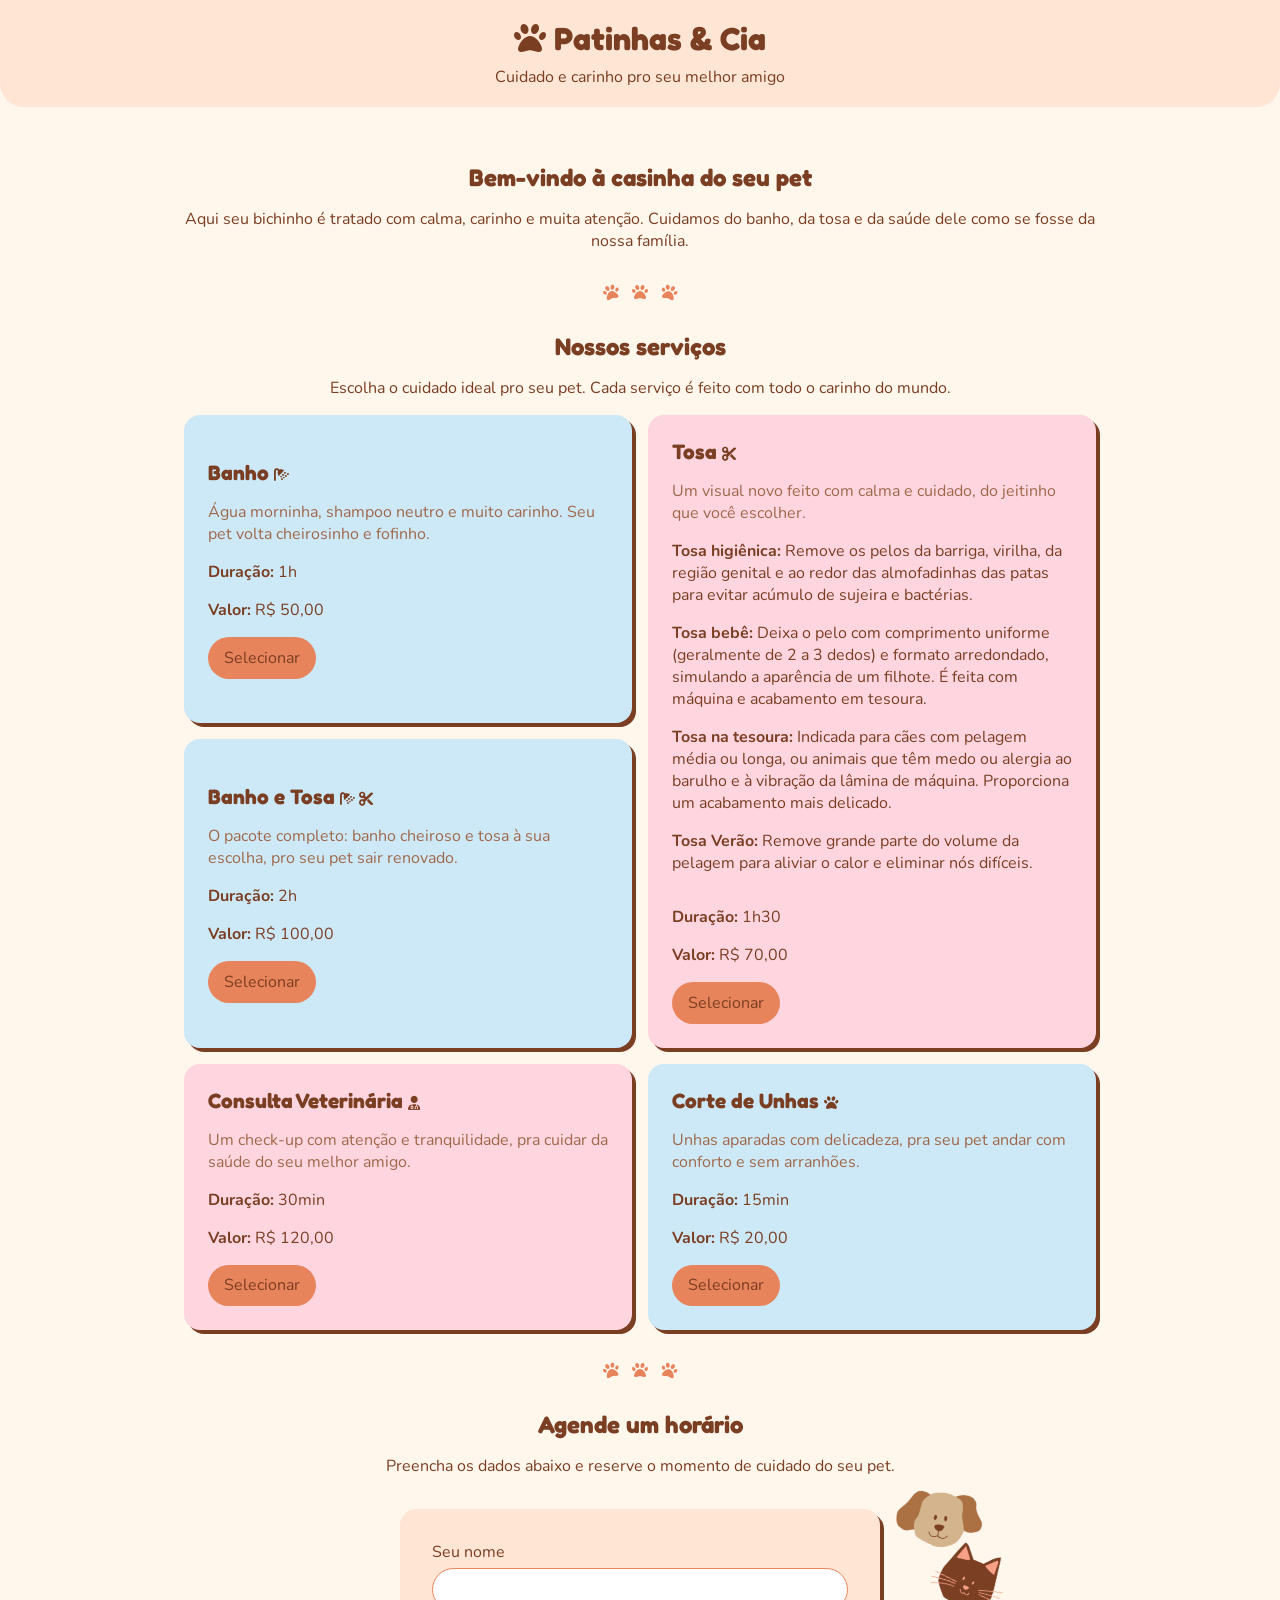
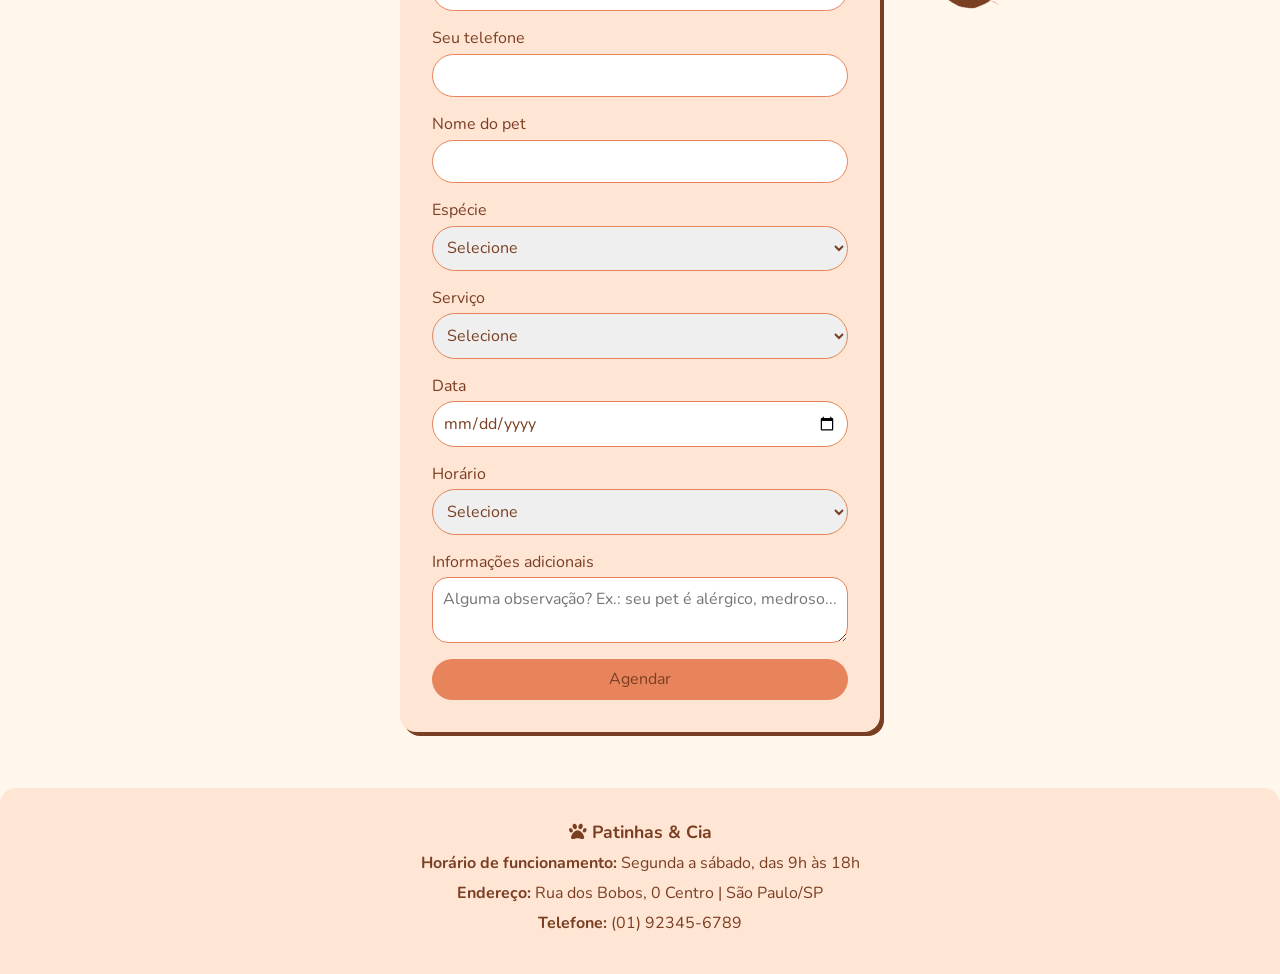
==== index.html @ 2467c565 "Move a busca de agendamentos pra um arquivo compartilhado - Cria comum.js com buscarAgendamentosDoDi" ====
<!DOCTYPE html>
<html lang="pt-BR">
<head>
    <meta charset="UTF-8">
    <meta name="viewport" content="width=device-width, initial-scale=1.0">
    
    <title>Patinhas &amp; Cia</title>

    <link rel="preconnect" href="https://fonts.googleapis.com">
    <link rel="preconnect" href="https://fonts.gstatic.com" crossorigin>
    <link href="https://fonts.googleapis.com/css2?family=Fredoka:wght@500;600&family=Nunito:wght@400;600;700&display=swap" rel="stylesheet">
    
    <link rel="stylesheet" href="https://cdnjs.cloudflare.com/ajax/libs/font-awesome/6.5.0/css/all.min.css">
    <link rel="stylesheet" href="styles/style.css">
</head>
<body>
    <header>
        <h1><i class="fa-solid fa-paw"></i> Patinhas &amp; Cia</h1>
        <p>Cuidado e carinho pro seu melhor amigo</p>
    </header>

    <main>
        <section id="introducao">
            <h2>Bem-vindo à casinha do seu pet</h2>
            <p>Aqui seu bichinho é tratado com calma, carinho e muita atenção. Cuidamos do banho, da tosa e da saúde dele como se fosse da nossa família.</p>
        </section>

        <div class="divisoria" aria-hidden="true">
            <i class="fa-solid fa-paw"></i>
            <i class="fa-solid fa-paw"></i>
            <i class="fa-solid fa-paw"></i>
        </div>

        <section id="servicos">
            <div id="servicos-intro">
                <h2>Nossos serviços</h2>
                <p>Escolha o cuidado ideal pro seu pet. Cada serviço é feito com todo o carinho do mundo.</p>
            </div>

            <div id="servicos-cards">
                <article id="banho-info">
                    <h3>Banho <i class="fa-solid fa-shower"></i></h3>
                    <p>Água morninha, shampoo neutro e muito carinho. Seu pet volta cheirosinho e fofinho.</p>
                    <span><strong>Duração:</strong> 1h</span>
                    <span><strong>Valor:</strong> R$ 50,00</span>
                    <button type="button" data-servico="banho">Selecionar</button>
                </article>

                <article id="tosa-info">
                    <h3>Tosa <i class="fa-solid fa-scissors"></i></h3>
                    <p>Um visual novo feito com calma e cuidado, do jeitinho que você escolher.</p>
                    <ul>
                        <li><span>Tosa higiênica:</span> Remove os pelos da barriga, virilha, da região genital e ao redor das almofadinhas das patas para evitar acúmulo de sujeira e bactérias.</li>
                        <li><span>Tosa bebê:</span> Deixa o pelo com comprimento uniforme (geralmente de 2 a 3 dedos) e formato arredondado, simulando a aparência de um filhote. É feita com máquina e acabamento em tesoura.</li>
                        <li><span>Tosa na tesoura:</span> Indicada para cães com pelagem média ou longa, ou animais que têm medo ou alergia ao barulho e à vibração da lâmina de máquina. Proporciona um acabamento mais delicado.</li>
                        <li><span>Tosa Verão:</span> Remove grande parte do volume da pelagem para aliviar o calor e eliminar nós difíceis.</li>
                    </ul>
                    <span><strong>Duração:</strong> 1h30</span>
                    <span><strong>Valor:</strong> R$ 70,00</span>
                    <button type="button" data-servico="tosa">Selecionar</button>
                </article>

                <article id="banho-e-tosa-info">
                    <h3>Banho e Tosa <i class="fa-solid fa-shower"></i>  <i class="fa-solid fa-scissors"></i></h3>
                    <p>O pacote completo: banho cheiroso e tosa à sua escolha, pro seu pet sair renovado.</p>
                    <span><strong>Duração:</strong> 2h</span>
                    <span><strong>Valor:</strong> R$ 100,00</span>
                    <button type="button" data-servico="banho-e-tosa">Selecionar</button>
                </article>

                <article id="consulta-info">
                    <h3>Consulta Veterinária <i class="fa-solid fa-user-doctor"></i></h3>
                    <p>Um check-up com atenção e tranquilidade, pra cuidar da saúde do seu melhor amigo.</p>
                    <span><strong>Duração:</strong> 30min</span>
                    <span><strong>Valor:</strong> R$ 120,00</span>
                    <button type="button" data-servico="consulta-veterinaria">Selecionar</button>
                </article>

                <article id="corte-unhas-info">
                    <h3>Corte de Unhas <i class="fa-solid fa-paw"></i></h3>
                    <p>Unhas aparadas com delicadeza, pra seu pet andar com conforto e sem arranhões.</p>
                    <span><strong>Duração:</strong> 15min</span>
                    <span><strong>Valor:</strong> R$ 20,00</span>
                    <button type="button" data-servico="corte-de-unhas">Selecionar</button>
                </article>
            </div>
        </section>

        <div class="divisoria" aria-hidden="true">
            <i class="fa-solid fa-paw"></i>
            <i class="fa-solid fa-paw"></i>
            <i class="fa-solid fa-paw"></i>
        </div>

        <section id="agendamento">
            <h2>Agende um horário</h2>
            <p>Preencha os dados abaixo e reserve o momento de cuidado do seu pet.</p>
            <img src="assets/gato-cachorro-sticker.png" alt="" class="sticker-cachorro-gato">
            
            <form action="" id="form-agendamento" class="formulario">
                <div class="campo">
                    <label for="nome">Seu nome</label>
                    <input type="text" id="nome" name="nome" required>
                </div>

                <div class="campo">
                    <label for="telefone">Seu telefone</label>
                    <input type="tel" id="telefone" name="telefone" required>
                </div>

                <div class="campo">
                    <label for="pet-nome">Nome do pet</label>
                    <input type="text" id="pet-nome" name="pet-nome" required>
                </div>

                <div class="campo">
                    <label for="especie">Espécie</label>
                    <select name="especie" id="especie" required>
                        <option value="">Selecione</option>
                        <option value="cachorro">Cachorro</option>
                        <option value="gato">Gato</option>
                        <option value="outro">Outro</option>
                    </select>
                </div>

                <div class="campo">
                    <label for="servico">Serviço</label>
                    <select name="servico" id="servico" required>
                        <option value="">Selecione</option>
                    </select>
                </div>

                <div id="opcoes-tosa" class="campo" hidden>
                    <label for="tipo-tosa">Tipo de tosa</label>
                    <select name="tipo-tosa" id="tipo-tosa">
                        <option value="">Selecione</option>
                    </select>
                </div>

                <div class="campo">
                    <label for="data">Data</label>
                    <input type="date" id="data" name="data" required>
                </div>

                <div class="campo">
                    <label for="horario">Horário</label>
                    <select name="horario" id="horario" required>
                        <option value="">Selecione</option>
                    </select>
                </div>

                <div class="campo">
                    <label for="informacao-adicional">Informações adicionais</label>
                    <textarea name="informacao-adicional" id="informacao-adicional" placeholder="Alguma observação? Ex.: seu pet é alérgico, medroso..."></textarea>
                </div>

                <button type="submit" class="botao">Agendar</button>
            </form>

            <div id="mensagem-confirmacao" role="status"></div>
        </section>
    </main>

    <footer>
        <strong><i class="fa-solid fa-paw"></i> Patinhas &amp; Cia</strong>

        <ul>
            <li><span>Horário de funcionamento:</span> Segunda a sábado, das 9h às 18h</li>
            <li><span>Endereço:</span> Rua dos Bobos, 0 Centro | São Paulo/SP</li>
            <li><span>Telefone:</span> (01) 92345-6789</li>
        </ul>
    </footer>

    <script src="scripts/comum.js"></script>
    <script src="scripts/servicos.js"></script>
    <script src="scripts/agendamento.js"></script>
</body>
</html>
---- styles/style.css ----
:root {
    --cor-fundo: #FFF6EC;
    --cor-cards: #FFE5D4;
    --cor-destaque: #E8845C;
    --cor-destaque-azul: #CDE8F7;
    --cor-destaque-rosa: #FFD6E0;
    --cor-texto: #7A3E22;
    --cor-texto-secundario: #A0684A;

    --fonte-titulo: 'Fredoka', sans-serif;
    --fonte-corpo: 'Nunito', sans-serif;
}

* {
    margin: 0;
    padding: 0;
    box-sizing: border-box;
}

body {
    font-family: var(--fonte-corpo);
    color: var(--cor-texto);
    background-color: var(--cor-fundo);
}

h1, h2, h3 {
    font-family: var(--fonte-titulo);
}

header {
    padding: 1.2rem;
    text-align: center;
    border-radius: 0 0 1.5rem 1.5rem; 
    background-color: var(--cor-cards);
}

header p {
    margin-top: 0.5rem;
}

main {
    max-width: 60rem;
    margin: 0 auto;
    padding: 1.5rem;
}

.divisoria {
    display: flex;
    gap: 0.8rem;
    align-items: center;
    justify-content: center;
    color: var(--cor-destaque);
}

@keyframes pular {
    0%, 100% {
        translate: 0 0;
    }

    50% {
        translate: 0 -0.4rem;
    }
}

.divisoria i {
    animation: pular 1.5s ease-in-out infinite;
}

.divisoria i:nth-child(1) {
    transform: rotate(-15deg);
}

.divisoria i:nth-child(2) {
    animation-delay: 0.2s;
}

.divisoria i:nth-child(3) {
    transform: rotate(15deg);
}

section {
    margin-top: 2rem;
    margin-bottom: 2rem;
}

#introducao,
#servicos,
#agendamento {
    text-align: center;
}

#introducao h2,
#servicos h2,
#agendamento h2 {
    margin-bottom: 1rem;
}

#introducao p,
#agendamento p {
    margin-bottom: 2rem;
}

#servicos-intro {
    margin-bottom: 1rem;
}

#servicos-cards {
    display: flex;
    flex-direction: column;
    gap: 1rem;
}

#servicos-cards article {
    display: flex;
    flex-direction: column;
    gap: 1rem;
    padding: 1.5rem;
    text-align: left;
    border-radius: 1rem;
    background-color: var(--cor-cards);
    box-shadow: 0.25rem 0.25rem 0 var(--cor-texto);
}

#servicos-cards article:nth-child(odd) {
    background-color: var(--cor-destaque-azul);
}

#servicos-cards article:nth-child(even) {
    background-color: var(--cor-destaque-rosa);
}

#servicos-cards h3 {
    font-size: 1.3rem;
}

#servicos-cards p {
    color: var(--cor-texto-secundario);
}

#servicos-cards h3 i {
    font-size: 0.9rem;
}

#servicos-cards button,
.formulario button,
#botao-sair {
    align-self: flex-start;
    padding: 0.6rem 1rem;
    font-family: var(--fonte-corpo);
    font-size: 1rem;
    color: var(--cor-texto);
    border: none;
    border-radius: 2rem;
    background-color: var(--cor-destaque);
    cursor: pointer;
    transition: background-color 0.3s ease-in, color 0.3s ease-in;
}

#servicos-cards button:focus-visible,
.formulario button:focus-visible
#botao-sair:focus-visible {
    outline: 0.125rem solid var(--cor-texto);
    outline-offset: 0.1rem;
}

#tosa-info li {
    list-style: none;
    margin-bottom: 1rem;
}

#tosa-info li span {
    font-weight: 700;
    color: var(--cor-texto);
}

.sticker-cachorro-gato {
    display: none;
}

.formulario {
    display: flex;
    flex-direction: column;
    gap: 1rem;
    max-width: 30rem;
    margin: 0 auto;
    padding: 2rem;
    text-align: start;
    border-radius: 1rem;
    background-color: var(--cor-cards);
    box-shadow: 0.25rem 0.25rem 0 var(--cor-texto);
}

.campo {
    display: flex;
    flex-direction: column;
    gap: 0.3rem;
}

.campo[hidden] {
    display: none;
}

input,
select,
textarea {
    width: 100%;
    padding: 0.6rem;
    font-family: inherit;
    font-size: inherit;
    color: inherit;
    border: 0.0625rem solid var(--cor-destaque);
    border-radius: 2rem;
}

textarea {
    border-radius: 1rem;
    resize: vertical;
}

.formulario button {
    width: 100%;
}

footer {
    padding: 2rem;
    text-align: center;
    border-radius: 1rem 1rem 0 0;
    background-color: var(--cor-cards);
}

footer strong {
    display: block;
    margin-bottom: 0.5rem;
    font-size: 1.1rem;
}

footer li {
    margin-bottom: 0.5rem;
    list-style: none;
}

footer li span {
    font-weight: 700;
}

/* Página Login */
.link-voltar {
    display: block;
    margin: 1.5rem auto 0;
    width: fit-content;
    font-weight: 700;
    color: var(--cor-texto);
    text-decoration: underline;
}

.link-voltar:focus-visible {
    outline: 0.125rem solid var(--cor-texto);
    outline-offset: 0.1rem;
}

/* Painel da equipe */
.cartao-agenda {
    display: flex;
    flex-direction: column;
    gap: 1rem;
    margin-top: 1.5rem;
    padding: 1.5rem;
    text-align: left;
    border-radius: 1rem;
    background-color: var(--cor-cards);
    box-shadow: 0.25rem 0.25rem 0 var(--cor-texto);
}

.cartao-agenda label {
    display: flex;
    flex-direction: column;
    gap: 0.3rem;
    font-weight: 700;
}

#botao-sair {
    margin-top: 0.8rem;
    padding: 0.5rem 1rem;
}



@keyframes balancar {
    0%, 100% {
        rotate: 0deg;
    }

    25% {
        rotate: -4deg;
    }

    75% {
        rotate: 4deg;
    }
}

@media (min-width: 48rem) {
    #servicos-cards {
        display: grid;
        grid-template-columns: repeat(2, 1fr);
    }

    #tosa-info {
        grid-row: span 2;
    }

    #banho-info,
    #banho-e-tosa-info {
        justify-content: center;
    }

    #agendamento {
        position: relative;
    }

    .sticker-cachorro-gato {
        position: absolute;
        top: 5rem;
        right: 5rem;
        display: block;
        width: 8rem;
        transform: rotate(15deg);
        animation: balancar 3s ease-in-out infinite;
    }
}

@media (hover: hover) {
    #servicos-cards button:hover,
    .formulario button:hover,
    #botao-sair:hover {
        color: var(--cor-fundo);
        background-color: var(--cor-texto);
    }

    .link-voltar:hover {
        text-decoration-thickness: 0.15rem;
        text-underline-offset: 0.3rem;
    }
}

@media (prefers-reduced-motion: reduce) {
    .divisoria i,
    .sticker-cachorro-gato {
        animation: none;
    }
}
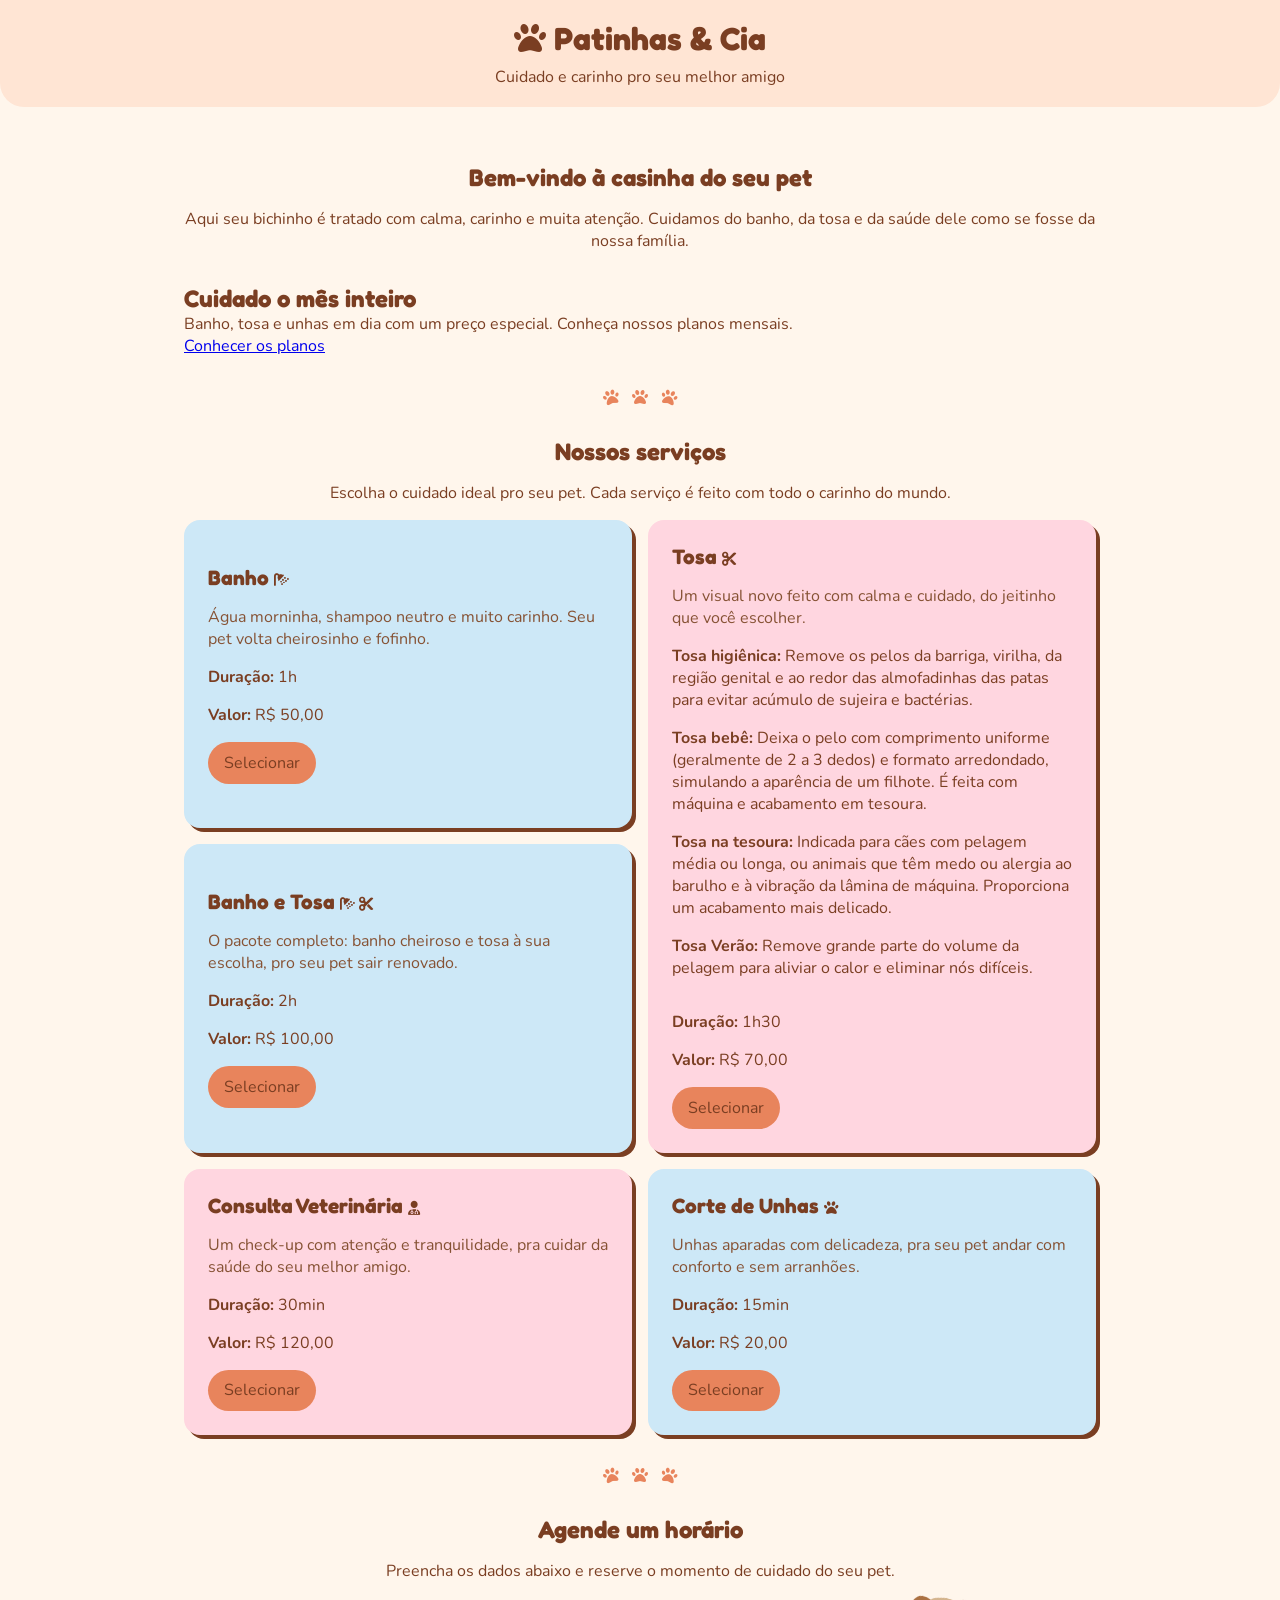
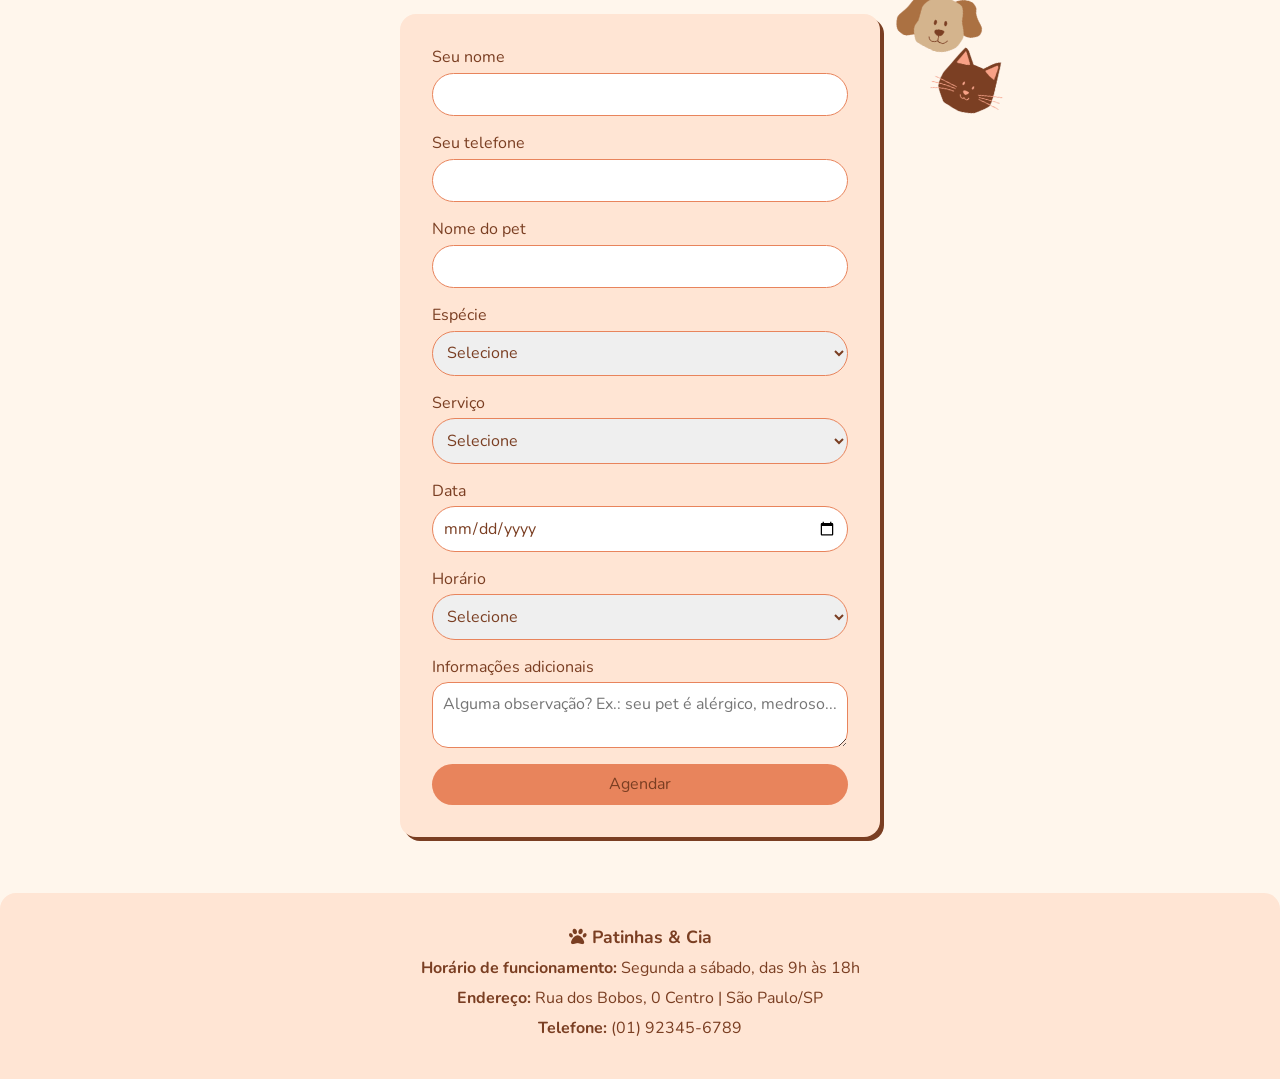
==== commit 06ae314f: "Adiciona o banner dos planos na página do tutor - Cria a seção com título, frase e link pra página d" ====
--- a/index.html
+++ b/index.html
@@ -23,6 +23,12 @@
         <section id="introducao">
             <h2>Bem-vindo à casinha do seu pet</h2>
             <p>Aqui seu bichinho é tratado com calma, carinho e muita atenção. Cuidamos do banho, da tosa e da saúde dele como se fosse da nossa família.</p>
+        </section>
+
+        <section id="banner-planos">
+            <h2>Cuidado o mês inteiro</h2>
+            <p>Banho, tosa e unhas em dia com um preço especial. Conheça nossos planos mensais.</p>
+            <a href="planos.html" class="link-botao">Conhecer os planos</a>
         </section>
 
         <div class="divisoria" aria-hidden="true">
@@ -171,8 +177,9 @@
         </ul>
     </footer>
 
+    <script src="scripts/servicos.js"></script>
     <script src="scripts/comum.js"></script>
-    <script src="scripts/servicos.js"></script>
-    <script src="scripts/agendamento.js"></script>
+    <script src="scripts/formulario.js"></script>
+    <script src="scripts/tutor.js"></script>
 </body>
 </html>
--- a/styles/style.css
+++ b/styles/style.css
@@ -4,8 +4,10 @@
     --cor-destaque: #E8845C;
     --cor-destaque-azul: #CDE8F7;
     --cor-destaque-rosa: #FFD6E0;
+    --cor-erro: #F8C9C4;
+    --cor-sucesso: #D5EDD0;
     --cor-texto: #7A3E22;
-    --cor-texto-secundario: #A0684A;
+    --cor-texto-secundario: #865234;
 
     --fonte-titulo: 'Fredoka', sans-serif;
     --fonte-corpo: 'Nunito', sans-serif;
@@ -30,7 +32,7 @@
 header {
     padding: 1.2rem;
     text-align: center;
-    border-radius: 0 0 1.5rem 1.5rem; 
+    border-radius: 0 0 1.5rem 1.5rem;
     background-color: var(--cor-cards);
 }
 
@@ -44,6 +46,36 @@
     padding: 1.5rem;
 }
 
+section {
+    margin-top: 2rem;
+    margin-bottom: 2rem;
+}
+
+/* Divisória de patinhas */
+@keyframes pular {
+    0%, 100% {
+        translate: 0 0;
+    }
+
+    50% {
+        translate: 0 -0.4rem;
+    }
+}
+
+@keyframes balancar {
+    0%, 100% {
+        rotate: 0deg;
+    }
+
+    25% {
+        rotate: -4deg;
+    }
+
+    75% {
+        rotate: 4deg;
+    }
+}
+
 .divisoria {
     display: flex;
     gap: 0.8rem;
@@ -52,16 +84,6 @@
     color: var(--cor-destaque);
 }
 
-@keyframes pular {
-    0%, 100% {
-        translate: 0 0;
-    }
-
-    50% {
-        translate: 0 -0.4rem;
-    }
-}
-
 .divisoria i {
     animation: pular 1.5s ease-in-out infinite;
 }
@@ -76,30 +98,37 @@
 
 .divisoria i:nth-child(3) {
     transform: rotate(15deg);
-}
-
-section {
-    margin-top: 2rem;
-    margin-bottom: 2rem;
-}
-
+    animation-delay: 0.4s;
+}
+
+/* Seções centralizadas */
 #introducao,
 #servicos,
-#agendamento {
+#agendamento,
+#agendamento-manual,
+#agenda,
+#planos-recorrentes,
+#assinatura {
     text-align: center;
 }
 
 #introducao h2,
 #servicos h2,
-#agendamento h2 {
+#agendamento h2,
+#agendamento-manual h2,
+#agenda h2,
+#planos-recorrentes h2,
+#assinatura {
     margin-bottom: 1rem;
 }
 
 #introducao p,
-#agendamento p {
+#agendamento p,
+#planos-recorrentes > p {
     margin-bottom: 2rem;
 }
 
+/* Serviços */
 #servicos-intro {
     margin-bottom: 1rem;
 }
@@ -133,17 +162,31 @@
     font-size: 1.3rem;
 }
 
+#servicos-cards h3 i {
+    font-size: 0.9rem;
+}
+
 #servicos-cards p {
     color: var(--cor-texto-secundario);
 }
 
-#servicos-cards h3 i {
-    font-size: 0.9rem;
-}
-
+#tosa-info li {
+    list-style: none;
+    margin-bottom: 1rem;
+}
+
+#tosa-info li span {
+    font-weight: 700;
+    color: var(--cor-texto);
+}
+
+/* Botões */
 #servicos-cards button,
 .formulario button,
-#botao-sair {
+#botao-sair,
+#abrir-agendamento,
+.botao-editar,
+.botao-assinar {
     align-self: flex-start;
     padding: 0.6rem 1rem;
     font-family: var(--fonte-corpo);
@@ -157,26 +200,35 @@
 }
 
 #servicos-cards button:focus-visible,
-.formulario button:focus-visible
-#botao-sair:focus-visible {
+.formulario button:focus-visible,
+#botao-sair:focus-visible,
+#abrir-agendamento:focus-visible,
+#fechar-agendamento:focus-visible,
+#fechar-assinatura:focus-visible,
+.botao-agendar:focus-visible,
+.botao-assinar:focus-visible {
     outline: 0.125rem solid var(--cor-texto);
     outline-offset: 0.1rem;
 }
 
-#tosa-info li {
-    list-style: none;
-    margin-bottom: 1rem;
-}
-
-#tosa-info li span {
-    font-weight: 700;
-    color: var(--cor-texto);
-}
-
+.formulario button {
+    width: 100%;
+}
+
+#botao-sair {
+    margin-top: 0.8rem;
+}
+
+#abrir-agendamento {
+    margin-top: 1rem;
+}
+
+/* Sticker (só no desktop) */
 .sticker-cachorro-gato {
     display: none;
 }
 
+/* Formulários */
 .formulario {
     display: flex;
     flex-direction: column;
@@ -217,10 +269,31 @@
     resize: vertical;
 }
 
-.formulario button {
-    width: 100%;
-}
-
+/* Mensagens */
+#mensagem-confirmacao,
+#mensagem-erro,
+#mensagem-agenda {
+    max-width: 30rem;
+    margin: 1.5rem auto 0;
+    padding: 1rem;
+    text-align: center;
+    font-weight: 700;
+    border-radius: 1rem;
+    background-color: var(--cor-destaque-azul);
+    box-shadow: 0.25rem 0.25rem 0 var(--cor-texto);
+}
+
+#mensagem-confirmacao:empty,
+#mensagem-erro:empty,
+#mensagem-agenda:empty {
+    display: none;
+}
+
+#mensagem-erro {
+    background-color: var(--cor-erro);
+}
+
+/* Rodapé */
 footer {
     padding: 2rem;
     text-align: center;
@@ -243,11 +316,21 @@
     font-weight: 700;
 }
 
-/* Página Login */
+/* Página de login */
+.dica-acesso {
+    max-width: 30rem;
+    margin: 0 auto 1.5rem;
+    padding: 1rem;
+    text-align: center;
+    border-radius: 1rem;
+    background-color: var(--cor-destaque-rosa);
+    box-shadow: 0.25rem 0.25rem 0 var(--cor-texto);
+}
+
 .link-voltar {
     display: block;
+    width: fit-content;
     margin: 1.5rem auto 0;
-    width: fit-content;
     font-weight: 700;
     color: var(--cor-texto);
     text-decoration: underline;
@@ -259,11 +342,55 @@
 }
 
 /* Painel da equipe */
+#agenda .campo {
+    max-width: 20rem;
+    margin: 0 auto;
+}
+
+#agenda summary {
+    margin-top: 1rem;
+    margin-bottom: 1rem;
+    font-weight: 700;
+    cursor: pointer;
+}
+
+#totais {
+    display: flex;
+    flex-direction: column;
+    gap: 1rem;
+    max-width: 40rem;
+    margin: 1rem auto 0;
+}
+
+#total-dia,
+#total-recebido {
+    padding: 1rem;
+    font-size: 1.2rem;
+    border-radius: 2rem;
+    background-color: var(--cor-cards);
+    box-shadow: 0.25rem 0.25rem 0 var(--cor-texto);
+}
+
+#total-dia:empty,
+#total-recebido:empty {
+    display: none;
+}
+
+#total-recebido {
+    background-color: var(--cor-sucesso);
+}
+
+#lista-agenda {
+    display: flex;
+    flex-direction: column;
+    gap: 1rem;
+    margin-top: 1.5rem;
+}
+
 .cartao-agenda {
     display: flex;
     flex-direction: column;
     gap: 1rem;
-    margin-top: 1.5rem;
     padding: 1.5rem;
     text-align: left;
     border-radius: 1rem;
@@ -278,27 +405,107 @@
     font-weight: 700;
 }
 
-#botao-sair {
-    margin-top: 0.8rem;
-    padding: 0.5rem 1rem;
-}
-
-
-
-@keyframes balancar {
-    0%, 100% {
-        rotate: 0deg;
-    }
-
-    25% {
-        rotate: -4deg;
-    }
-
-    75% {
-        rotate: 4deg;
-    }
-}
-
+/* Modais */
+#agendamento-manual,
+#assinatura {
+    width: 90%;
+    max-width: 32rem;
+    margin: auto;
+    padding: 2.5rem 1.5rem 1.5rem;
+    color: var(--cor-texto);
+    border: none;
+    border-radius: 1rem;
+    background-color: var(--cor-cards);
+    box-shadow: 0.25rem 0.25rem 0 var(--cor-texto);
+    scrollbar-width: thin;
+    scrollbar-color: var(--cor-destaque) transparent;
+}
+
+#agendamento-manual::backdrop,
+#assinatura::backdrop {
+    background-color: rgba(122, 62, 34, 0.5);
+}
+
+#agendamento-manual .formulario,
+#assinatura .formulario {
+    padding: 0;
+    background-color: transparent;
+    box-shadow: none;
+}
+
+#fechar-agendamento,
+#fechar-assinatura {
+    position: absolute;
+    top: 0.8rem;
+    right: 0.8rem;
+    display: flex;
+    align-items: center;
+    justify-content: center;
+    width: 2.2rem;
+    height: 2.2rem;
+    font-size: 1rem;
+    color: var(--cor-texto);
+    border: none;
+    border-radius: 50%;
+    background-color: var(--cor-destaque);
+    cursor: pointer;
+    transition: background-color 0.3s ease-in, color 0.3s ease-in;
+}
+
+#plano-escolhido {
+    margin-bottom: 1rem;
+    font-weight: 700;
+}
+
+/* Página de planos */
+#lista-planos {
+    display: flex;
+    flex-direction: column;
+    gap: 1.5rem;
+}
+
+.cartao-plano {
+    display: flex;
+    flex-direction: column;
+    gap: 1rem;
+    padding: 1.5rem;
+    text-align: left;
+    border-radius: 1rem;
+    background-color: var(--cor-cards);
+    box-shadow: 0.25rem 0.25rem 0 var(--cor-texto);
+}
+
+.cartao-plano:nth-child(1) {
+    background-color: var(--cor-destaque-azul);
+}
+
+.cartao-plano:nth-child(2) {
+    background-color: var(--cor-destaque-rosa);
+}
+
+.cartao-plano:nth-child(3) {
+    background-color: var(--cor-sucesso);
+}
+
+.lista-inclui {
+    list-style: none;
+}
+
+.preco-plano strong {
+    font-family: var(--fonte-titulo);
+    font-size: 1.7rem;
+}
+
+.descricao-plano {
+    color: var(--cor-texto-secundario);
+}
+
+.botao-assinar {
+    width: 100%;
+}
+
+
+/* Desktop */
 @media (min-width: 48rem) {
     #servicos-cards {
         display: grid;
@@ -327,12 +534,36 @@
         transform: rotate(15deg);
         animation: balancar 3s ease-in-out infinite;
     }
-}
-
+
+    #lista-agenda {
+        display: grid;
+        grid-template-columns: repeat(2, 1fr);
+    }
+
+    #lista-agenda > p {
+        grid-column: 1 / -1;
+    }
+
+    #totais {
+        display: grid;
+        grid-template-columns: repeat(2, 1fr);
+    }
+
+    #lista-planos {
+        display: grid;
+        grid-template-columns: repeat(3, 1fr);
+    }
+}
+
+/* Hover só em aparelhos com mouse */
 @media (hover: hover) {
     #servicos-cards button:hover,
     .formulario button:hover,
-    #botao-sair:hover {
+    #botao-sair:hover,
+    #abrir-agendamento:hover,
+    #fechar-agendamento:hover,
+    .botao-editar:hover,
+    .botao-assinar:hover {
         color: var(--cor-fundo);
         background-color: var(--cor-texto);
     }
@@ -343,17 +574,10 @@
     }
 }
 
+/* Menos movimento */
 @media (prefers-reduced-motion: reduce) {
     .divisoria i,
     .sticker-cachorro-gato {
         animation: none;
     }
-}
-
-
-
-
-
-
-
-
+}
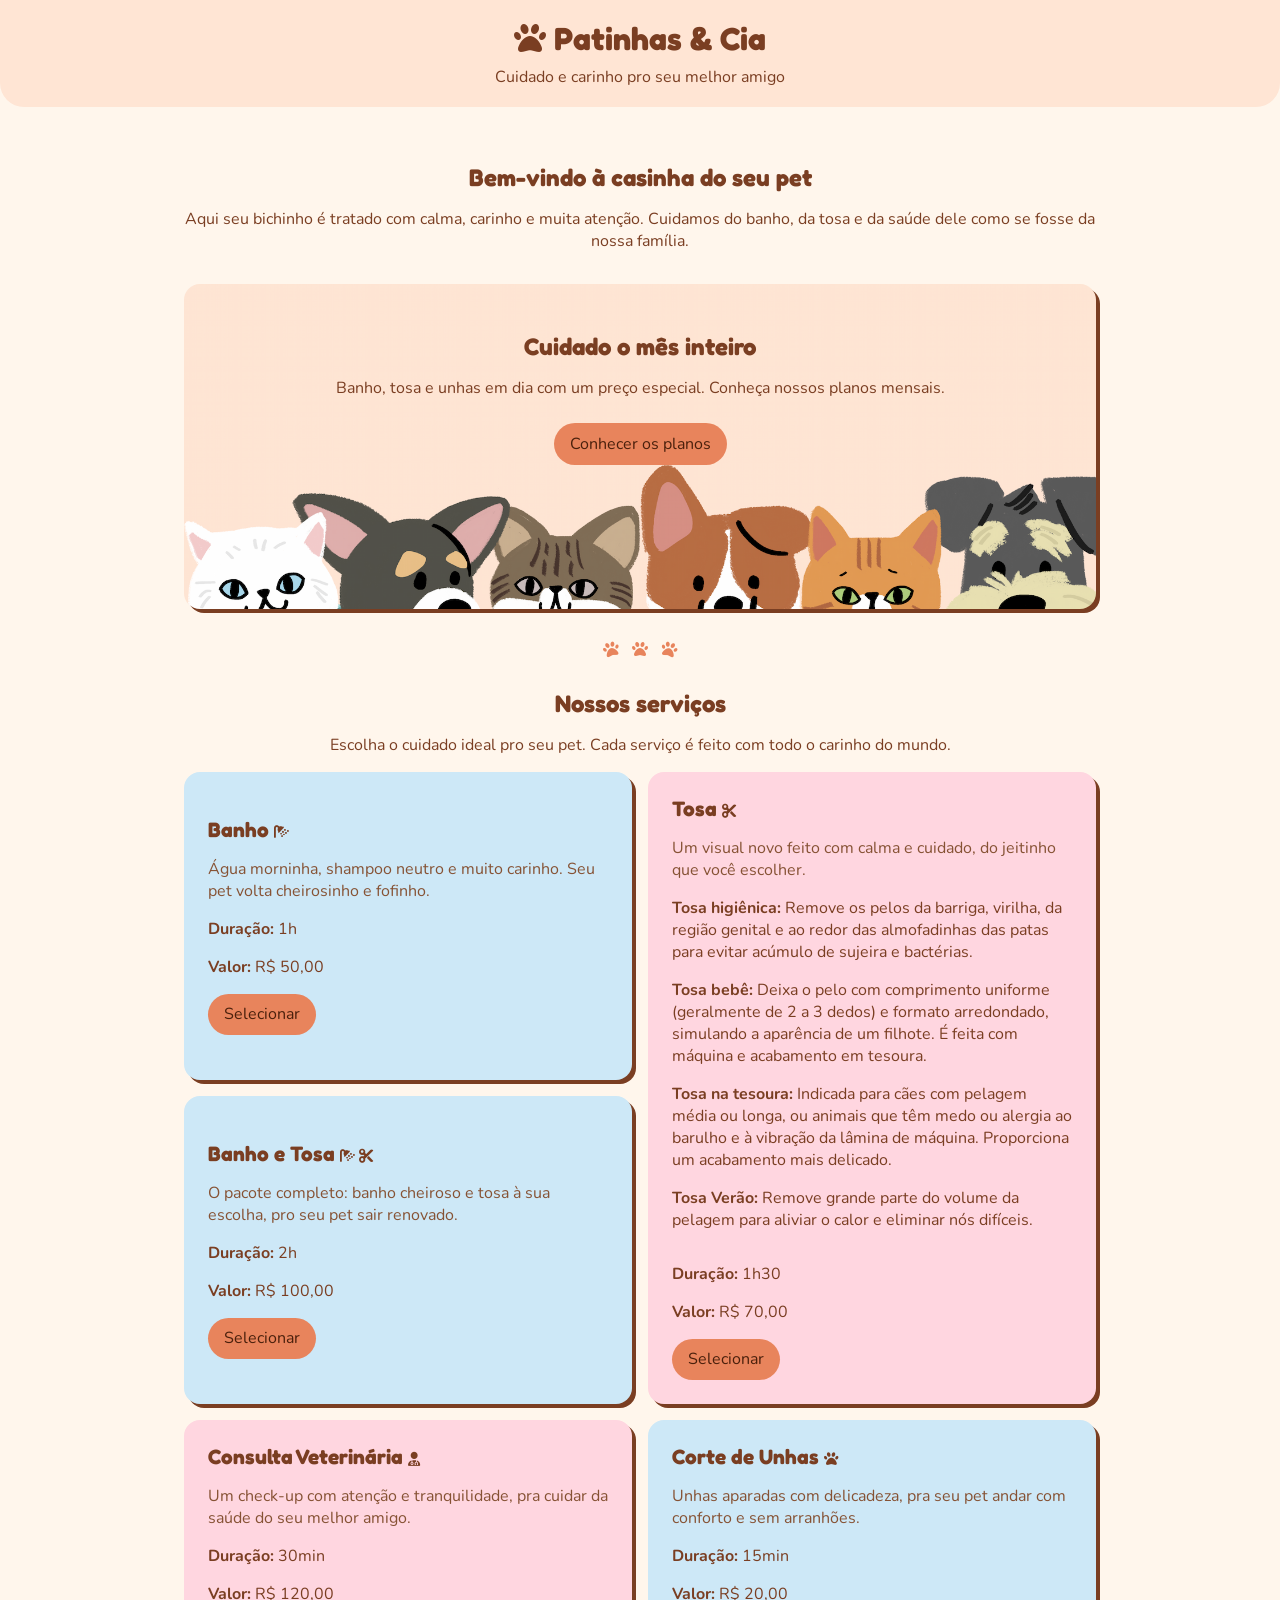
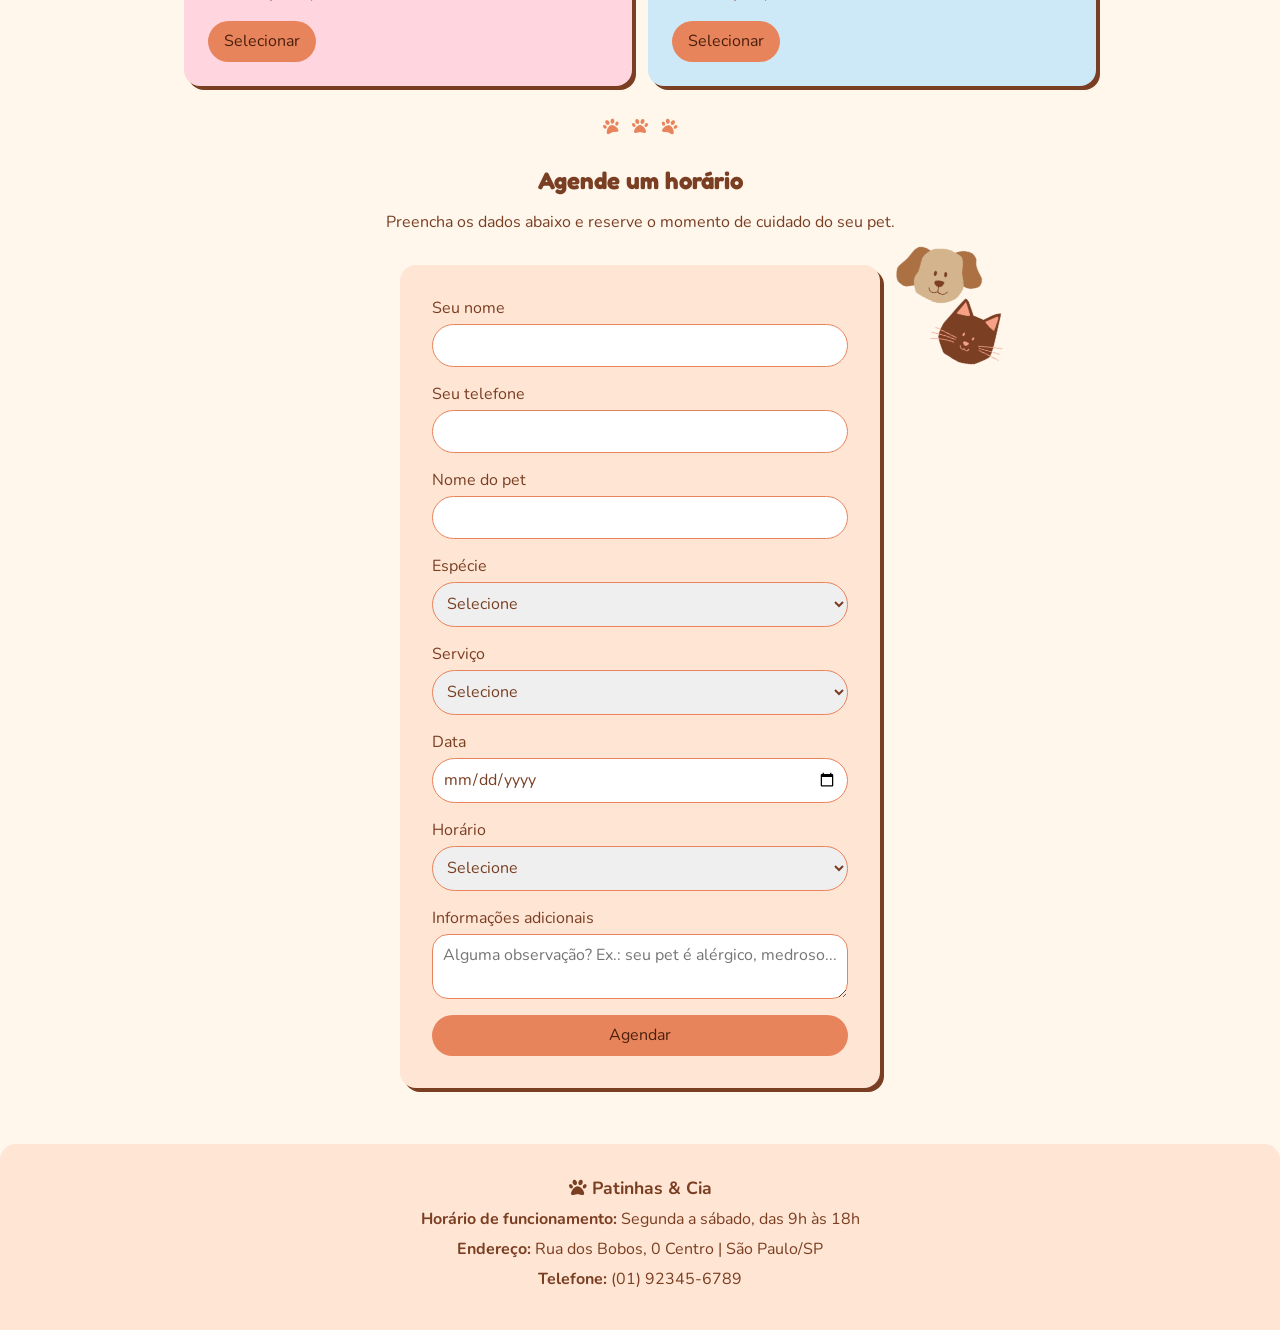
==== commit 15efa85d: "Adiciona a meta description nas páginas Escreve uma descrição curta pra cada página, pra os buscador" ====
--- a/index.html
+++ b/index.html
@@ -3,7 +3,8 @@
 <head>
     <meta charset="UTF-8">
     <meta name="viewport" content="width=device-width, initial-scale=1.0">
-    
+    <meta name="description" content="Agende banho, tosa e consulta veterinária para o seu pet de um jeito fácil, escolhendo o dia e o horário que preferir.">
+
     <title>Patinhas &amp; Cia</title>
 
     <link rel="preconnect" href="https://fonts.googleapis.com">
--- a/styles/style.css
+++ b/styles/style.css
@@ -8,6 +8,7 @@
     --cor-sucesso: #D5EDD0;
     --cor-texto: #7A3E22;
     --cor-texto-secundario: #865234;
+    --cor-texto-botao: #4A200C;
 
     --fonte-titulo: 'Fredoka', sans-serif;
     --fonte-corpo: 'Nunito', sans-serif;
@@ -38,6 +39,13 @@
 
 header p {
     margin-top: 0.5rem;
+}
+
+.acoes-header {
+    display: flex;
+    justify-content: center;
+    gap: 0.8rem;
+    margin-top: 0.8rem;
 }
 
 main {
@@ -108,7 +116,7 @@
 #agendamento-manual,
 #agenda,
 #planos-recorrentes,
-#assinatura {
+#assinaturas {
     text-align: center;
 }
 
@@ -118,7 +126,7 @@
 #agendamento-manual h2,
 #agenda h2,
 #planos-recorrentes h2,
-#assinatura {
+#assinaturas {
     margin-bottom: 1rem;
 }
 
@@ -126,6 +134,37 @@
 #agendamento p,
 #planos-recorrentes > p {
     margin-bottom: 2rem;
+}
+
+/* Banner dos planos */
+#banner-planos {
+    padding: 3rem 1.5rem 9rem;
+    text-align: center;
+    border-radius: 1rem;
+    background-color: var(--cor-cards);
+    background-image: url('../assets/banner-pets.webp');
+    background-repeat: no-repeat;
+    background-position: bottom;
+    background-size: cover;
+    box-shadow: 0.25rem 0.25rem 0 var(--cor-texto);
+}
+
+#banner-planos h2 {
+    margin-bottom: 1rem;
+}
+
+#banner-planos p {
+    margin-bottom: 1.5rem;
+}
+
+.link-botao {
+    display: inline-block;
+    padding: 0.6rem 1rem;
+    text-decoration: none;
+    color: var(--cor-texto-botao);
+    border-radius: 2rem;
+    background-color: var(--cor-destaque);
+    transition: background-color 0.3s ease-in, color 0.3s ease-in;
 }
 
 /* Serviços */
@@ -191,7 +230,7 @@
     padding: 0.6rem 1rem;
     font-family: var(--fonte-corpo);
     font-size: 1rem;
-    color: var(--cor-texto);
+    color: var(--cor-texto-botao);
     border: none;
     border-radius: 2rem;
     background-color: var(--cor-destaque);
@@ -206,17 +245,14 @@
 #fechar-agendamento:focus-visible,
 #fechar-assinatura:focus-visible,
 .botao-agendar:focus-visible,
-.botao-assinar:focus-visible {
+.botao-assinar:focus-visible,
+.link-botao:focus-visible {
     outline: 0.125rem solid var(--cor-texto);
     outline-offset: 0.1rem;
 }
 
 .formulario button {
     width: 100%;
-}
-
-#botao-sair {
-    margin-top: 0.8rem;
 }
 
 #abrir-agendamento {
@@ -354,7 +390,8 @@
     cursor: pointer;
 }
 
-#totais {
+#totais,
+#totais-assinaturas {
     display: flex;
     flex-direction: column;
     gap: 1rem;
@@ -363,7 +400,9 @@
 }
 
 #total-dia,
-#total-recebido {
+#total-recebido,
+#total-assinantes,
+#total-mensal {
     padding: 1rem;
     font-size: 1.2rem;
     border-radius: 2rem;
@@ -372,7 +411,9 @@
 }
 
 #total-dia:empty,
-#total-recebido:empty {
+#total-recebido:empty,
+#total-assinantes:empty,
+#total-mensal:empty {
     display: none;
 }
 
@@ -387,7 +428,8 @@
     margin-top: 1.5rem;
 }
 
-.cartao-agenda {
+.cartao-agenda,
+.cartao-assinatura {
     display: flex;
     flex-direction: column;
     gap: 1rem;
@@ -398,7 +440,8 @@
     box-shadow: 0.25rem 0.25rem 0 var(--cor-texto);
 }
 
-.cartao-agenda label {
+.cartao-agenda label,
+.cartao-assinatura label {
     display: flex;
     flex-direction: column;
     gap: 0.3rem;
@@ -444,7 +487,7 @@
     width: 2.2rem;
     height: 2.2rem;
     font-size: 1rem;
-    color: var(--cor-texto);
+    color: var(--cor-texto-botao);
     border: none;
     border-radius: 50%;
     background-color: var(--cor-destaque);
@@ -504,6 +547,13 @@
     width: 100%;
 }
 
+/* Página assinaturas */
+#lista-assinaturas {
+    display: flex;
+    flex-direction: column;
+    gap: 1rem;
+    margin-top: 1.5rem;
+}
 
 /* Desktop */
 @media (min-width: 48rem) {
@@ -544,7 +594,8 @@
         grid-column: 1 / -1;
     }
 
-    #totais {
+    #totais,
+    #totais-assinaturas {
         display: grid;
         grid-template-columns: repeat(2, 1fr);
     }
@@ -552,6 +603,15 @@
     #lista-planos {
         display: grid;
         grid-template-columns: repeat(3, 1fr);
+    }
+
+    #lista-assinaturas {
+        display: grid;
+        grid-template-columns: repeat(2, 1fr);
+    }
+
+    #lista-assinaturas > p {
+        grid-column: 1 / -1;
     }
 }
 
@@ -563,7 +623,8 @@
     #abrir-agendamento:hover,
     #fechar-agendamento:hover,
     .botao-editar:hover,
-    .botao-assinar:hover {
+    .botao-assinar:hover,
+    .link-botao:hover {
         color: var(--cor-fundo);
         background-color: var(--cor-texto);
     }
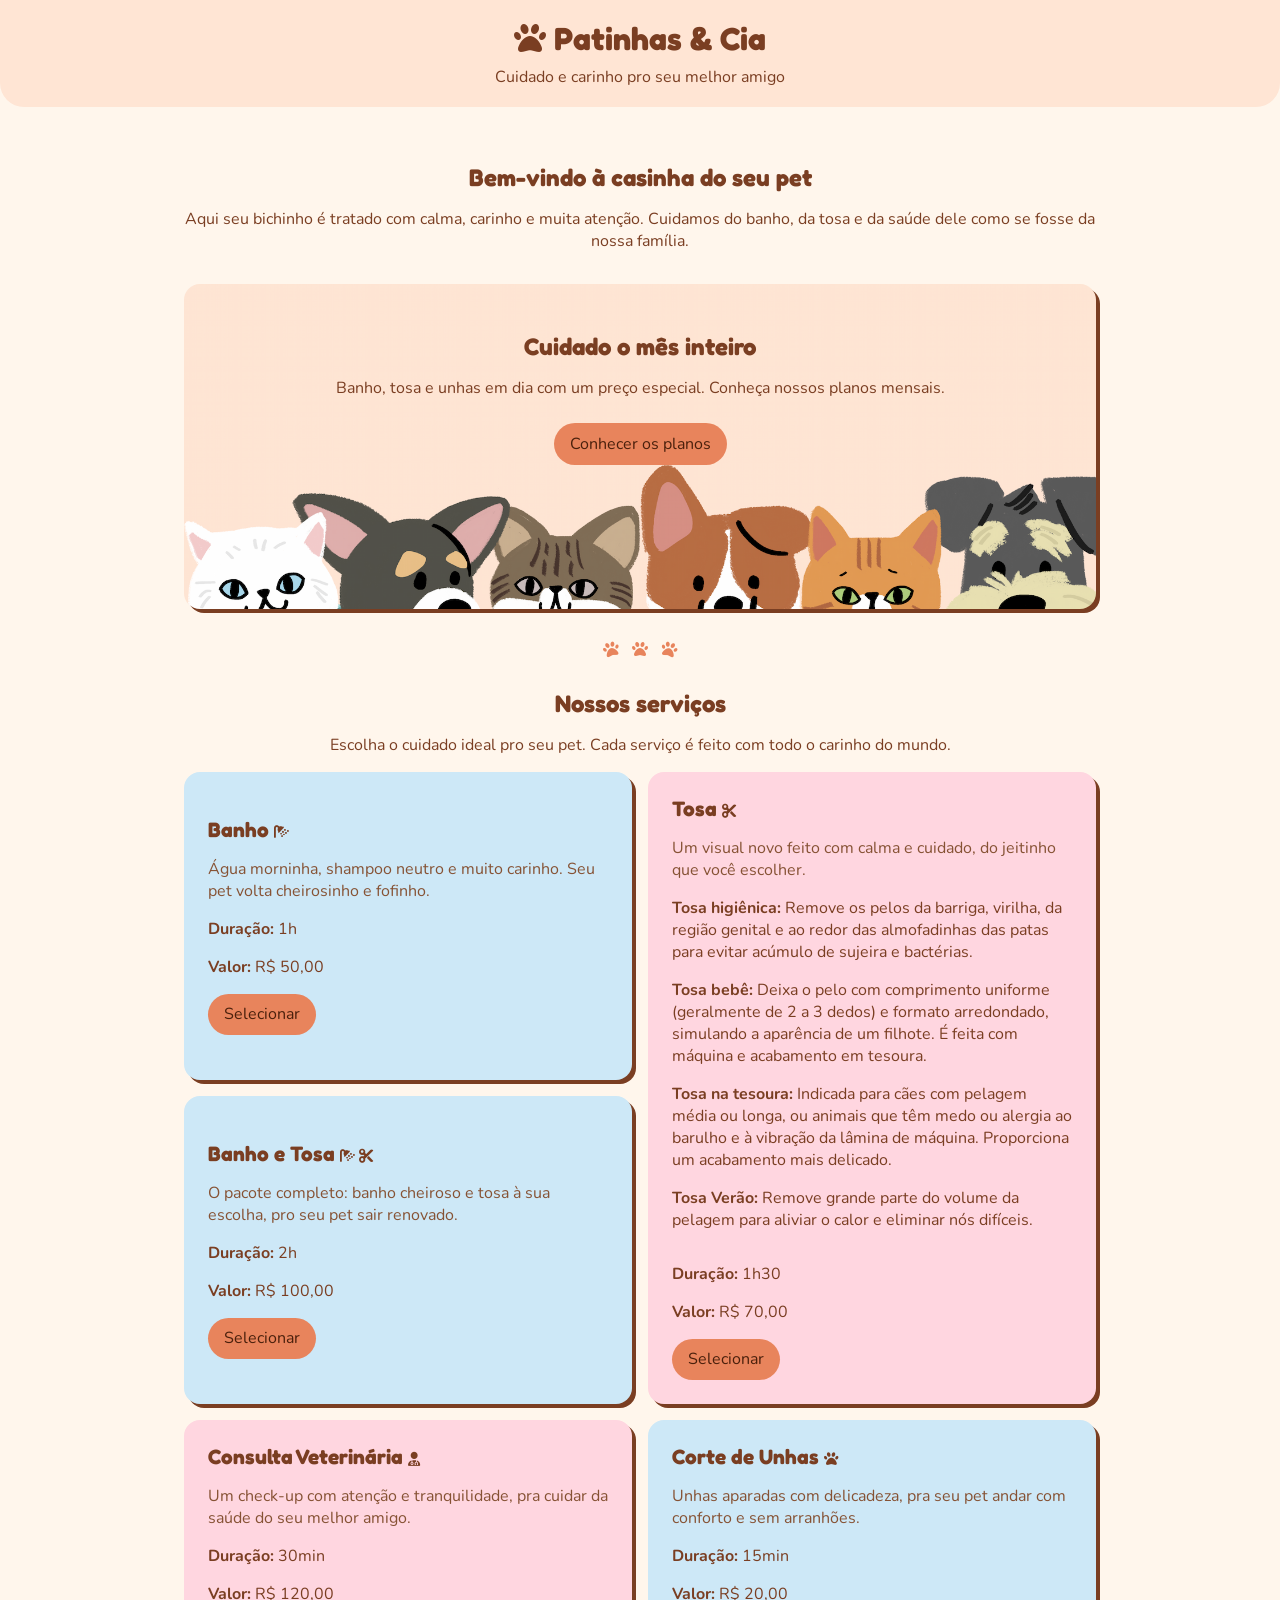
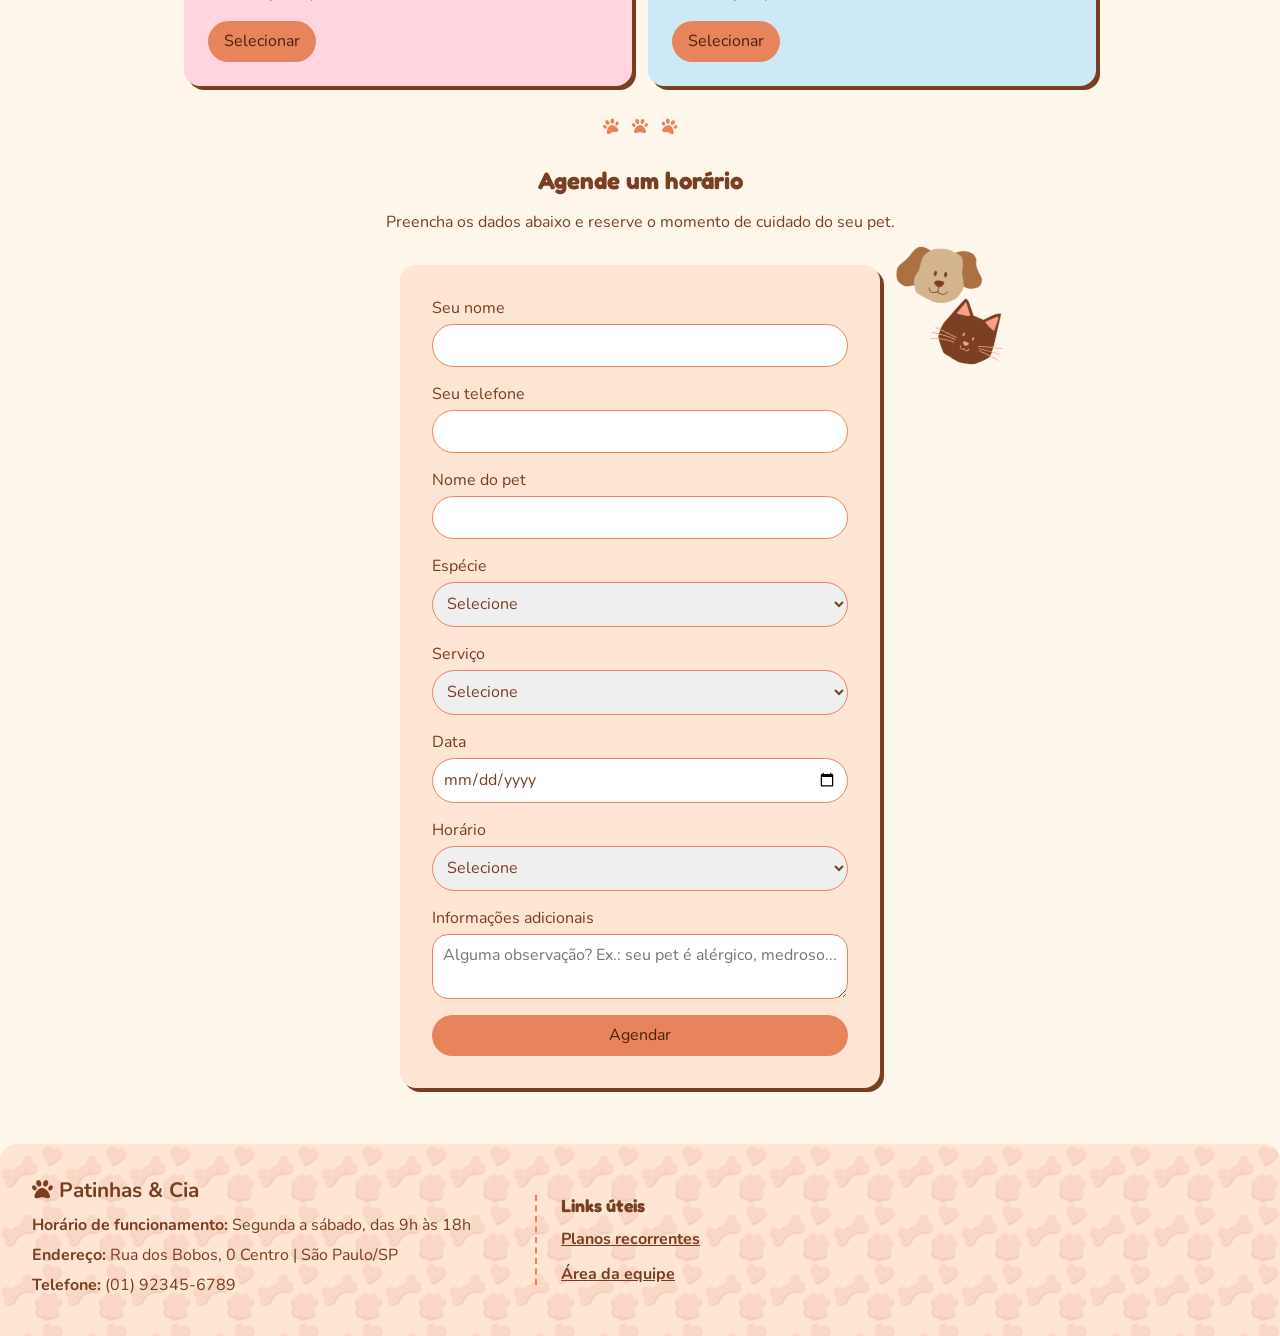
==== commit 9ffa0a54: "Redesign footer with two-column layout and paw pattern background - Split footer into two blocks: bu" ====
--- a/index.html
+++ b/index.html
@@ -13,6 +13,7 @@
     
     <link rel="stylesheet" href="https://cdnjs.cloudflare.com/ajax/libs/font-awesome/6.5.0/css/all.min.css">
     <link rel="stylesheet" href="styles/style.css">
+    <link rel="preload" as="image" href="assets/banner-pets.webp" fetchpriority="high">
 </head>
 <body>
     <header>
@@ -102,7 +103,7 @@
         <section id="agendamento">
             <h2>Agende um horário</h2>
             <p>Preencha os dados abaixo e reserve o momento de cuidado do seu pet.</p>
-            <img src="assets/gato-cachorro-sticker.png" alt="" class="sticker-cachorro-gato">
+            <img src="assets/gato-cachorro-sticker.png" alt="" class="sticker-cachorro-gato" loading="lazy">
             
             <form action="" id="form-agendamento" class="formulario">
                 <div class="campo">
@@ -169,13 +170,20 @@
     </main>
 
     <footer>
-        <strong><i class="fa-solid fa-paw"></i> Patinhas &amp; Cia</strong>
+        <div class="local-infos">
+            <strong><i class="fa-solid fa-paw"></i> Patinhas &amp; Cia</strong>
+            <ul>
+                <li><span>Horário de funcionamento:</span> Segunda a sábado, das 9h às 18h</li>
+                <li><span>Endereço:</span> Rua dos Bobos, 0 Centro | São Paulo/SP</li>
+                <li><span>Telefone:</span> (01) 92345-6789</li>
+            </ul>
+        </div>
 
-        <ul>
-            <li><span>Horário de funcionamento:</span> Segunda a sábado, das 9h às 18h</li>
-            <li><span>Endereço:</span> Rua dos Bobos, 0 Centro | São Paulo/SP</li>
-            <li><span>Telefone:</span> (01) 92345-6789</li>
-        </ul>
+        <nav aria-labelledby="titulo-links">
+            <h2 id="titulo-links">Links úteis</h2>
+            <a href="planos.html">Planos recorrentes</a>
+            <a href="login.html">Área da equipe</a>
+        </nav>
     </footer>
 
     <script src="scripts/servicos.js"></script>
--- a/styles/style.css
+++ b/styles/style.css
@@ -331,16 +331,30 @@
 
 /* Rodapé */
 footer {
+    position: relative;
     padding: 2rem;
-    text-align: center;
+    text-align: left;
     border-radius: 1rem 1rem 0 0;
     background-color: var(--cor-cards);
+    isolation: isolate;
+}
+
+footer::before {
+    content: '';
+    position: absolute;
+    inset: 0;
+    z-index: -1;
+    border-radius: inherit;
+    background-image: url(../assets/biscoitos-sticker.png);
+    background-size: 4rem;
+    opacity: 0.12;
+    pointer-events: none;
 }
 
 footer strong {
     display: block;
-    margin-bottom: 0.5rem;
-    font-size: 1.1rem;
+    margin-bottom: 0.6rem;
+    font-size: 1.3rem;
 }
 
 footer li {
@@ -350,6 +364,26 @@
 
 footer li span {
     font-weight: 700;
+}
+
+footer nav {
+    display: flex;
+    flex-direction: column;
+    align-items: flex-start;
+    gap: 0.8rem;
+    margin-top: 1.5rem;
+    padding-top: 1.5rem;
+    border-top: 0.125rem dashed var(--cor-destaque);
+}
+
+footer nav h2 {
+    font-size: 1.1rem;
+}
+
+footer nav a {
+    font-weight: 700;
+    color: var(--cor-texto);
+    text-decoration: underline;
 }
 
 /* Página de login */
@@ -372,7 +406,8 @@
     text-decoration: underline;
 }
 
-.link-voltar:focus-visible {
+.link-voltar:focus-visible,
+footer nav a:focus-visible {
     outline: 0.125rem solid var(--cor-texto);
     outline-offset: 0.1rem;
 }
@@ -505,6 +540,7 @@
     display: flex;
     flex-direction: column;
     gap: 1.5rem;
+    min-height: 65rem;
 }
 
 .cartao-plano {
@@ -603,6 +639,7 @@
     #lista-planos {
         display: grid;
         grid-template-columns: repeat(3, 1fr);
+        min-height: 0;
     }
 
     #lista-assinaturas {
@@ -612,6 +649,22 @@
 
     #lista-assinaturas > p {
         grid-column: 1 / -1;
+    }
+
+    footer {
+        display: grid;
+        grid-template-columns: auto auto;
+        align-items: center;
+        justify-content: start;
+        column-gap: 4rem;
+    }
+
+    footer nav {
+        margin-top: 0;
+        padding: 0;
+        padding-left: 1.5rem;
+        border-top: none;
+        border-left: 0.125rem dashed var(--cor-destaque);
     }
 }
 
@@ -629,7 +682,8 @@
         background-color: var(--cor-texto);
     }
 
-    .link-voltar:hover {
+    .link-voltar:hover,
+    footer nav a:hover {
         text-decoration-thickness: 0.15rem;
         text-underline-offset: 0.3rem;
     }
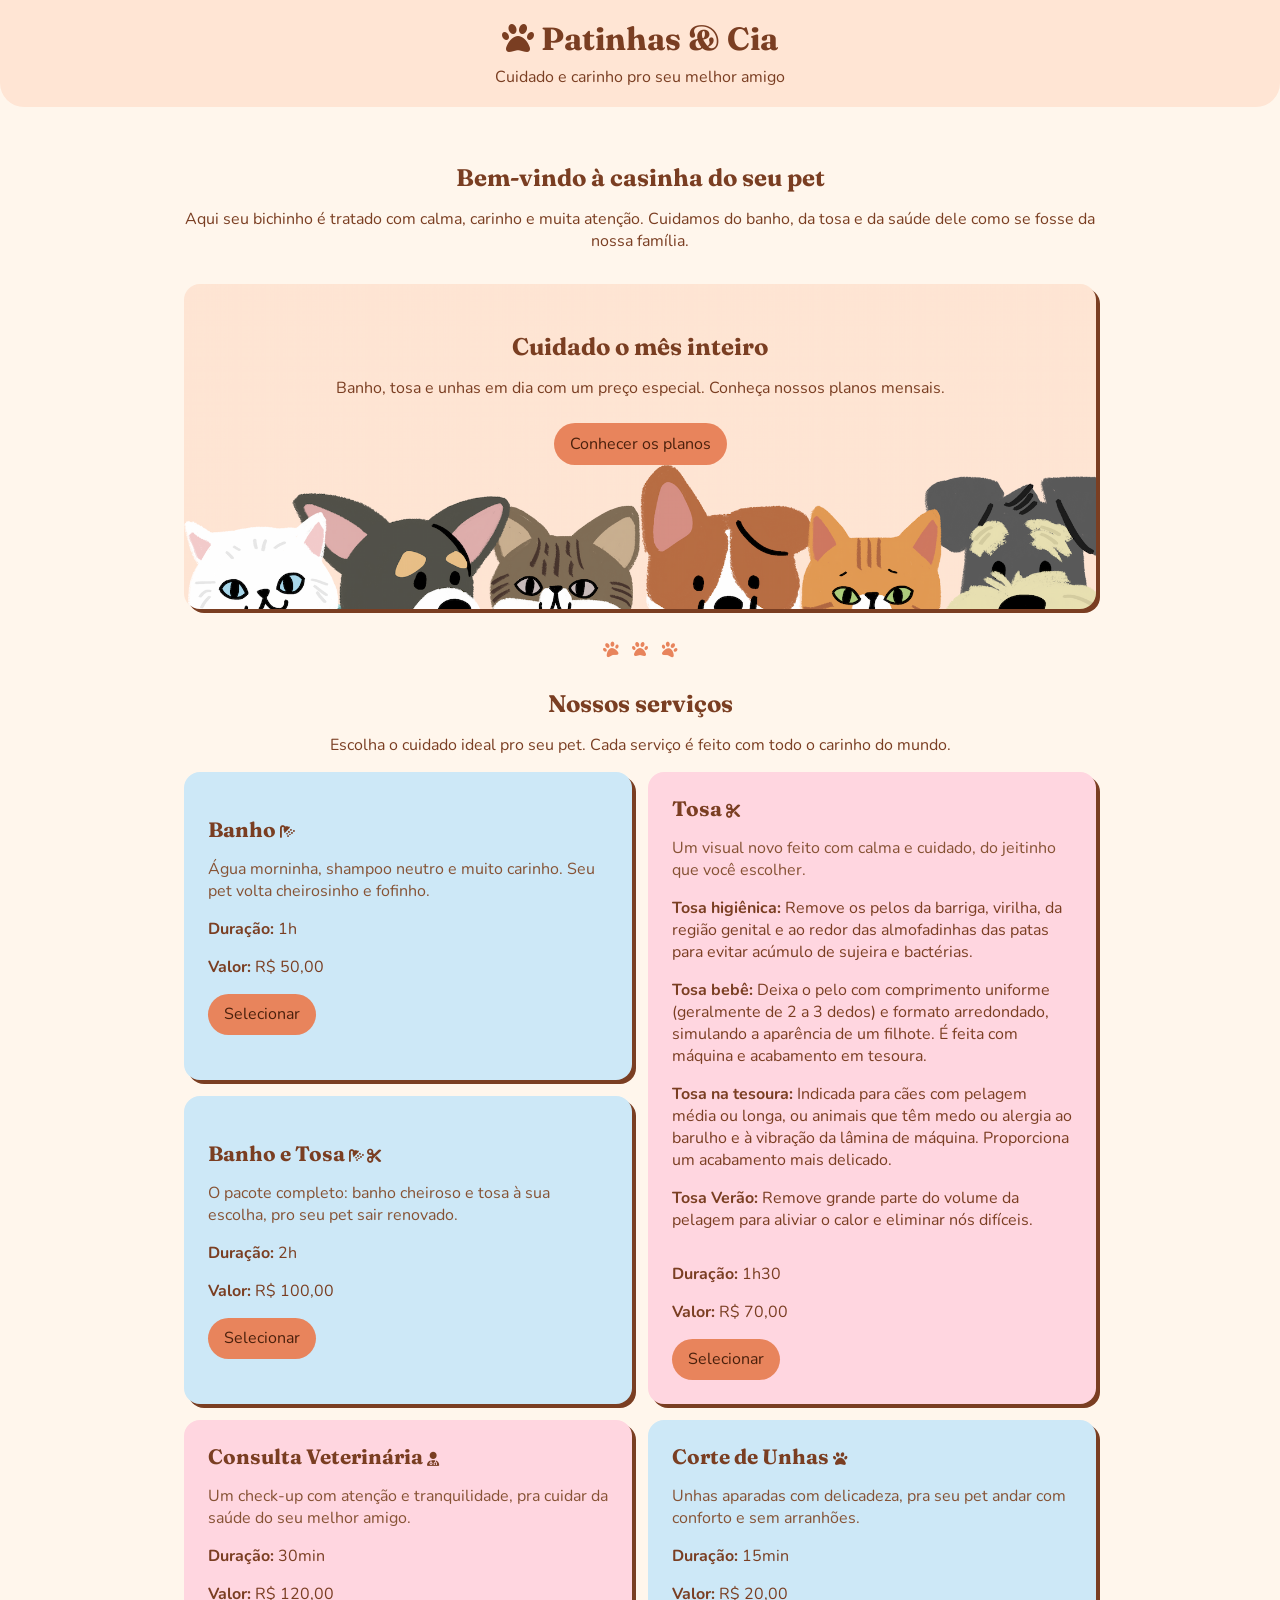
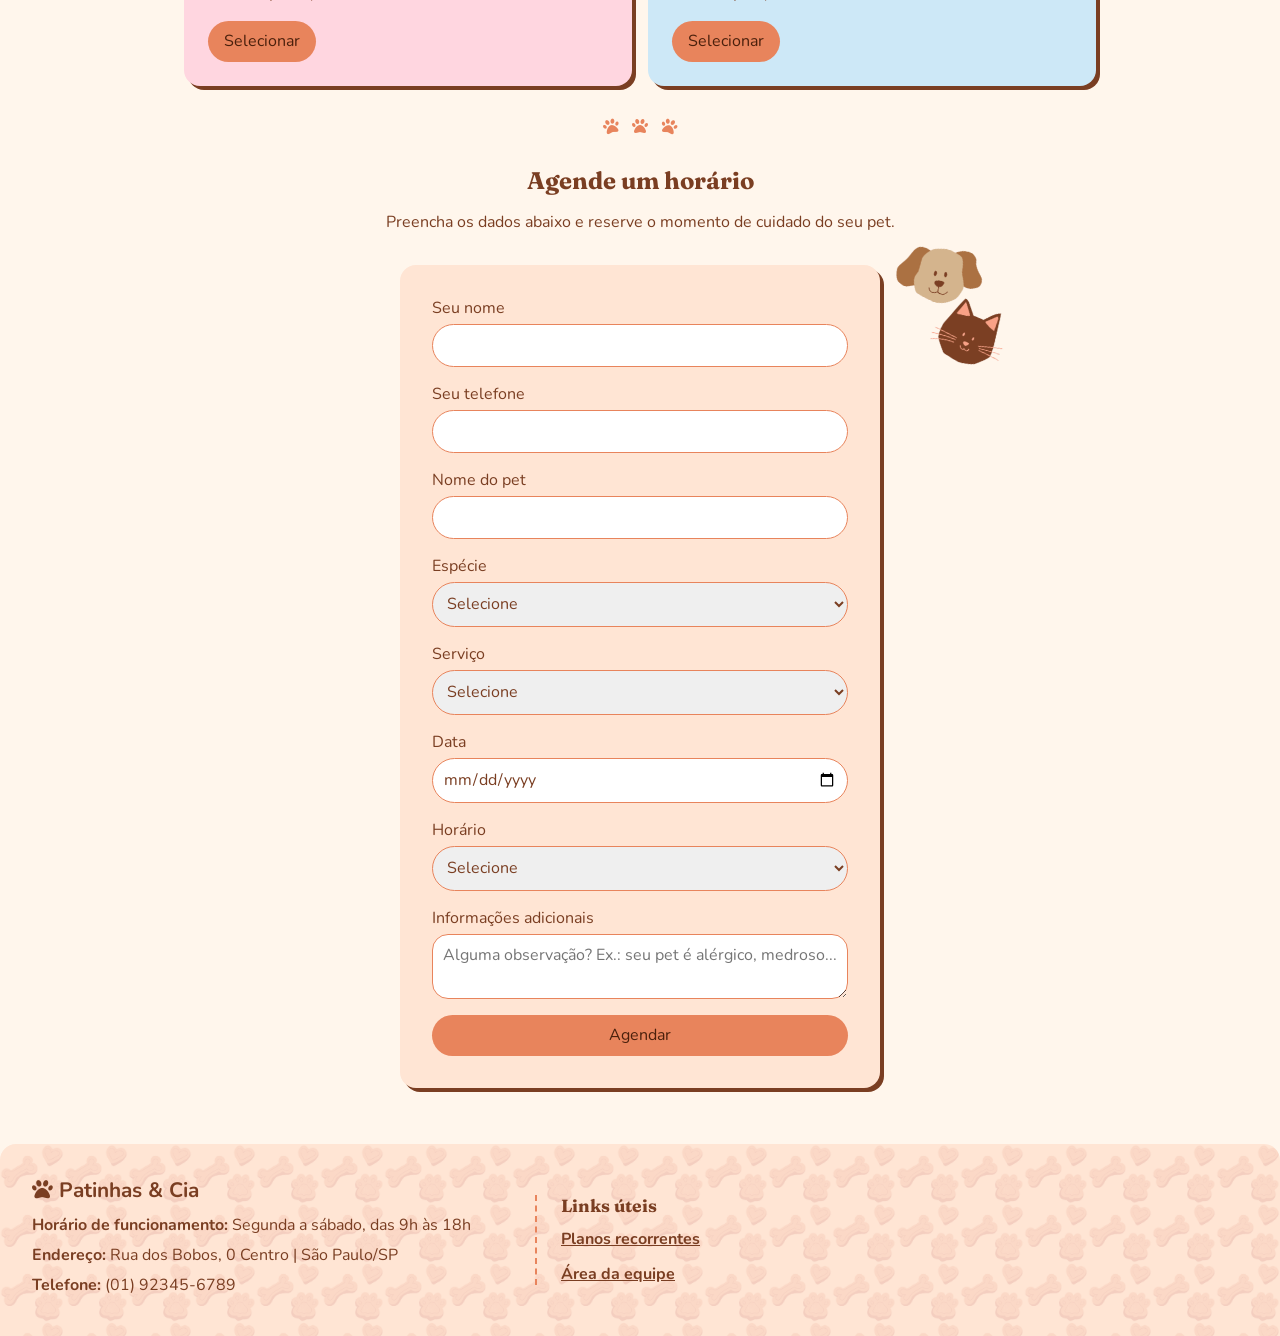
==== commit 8b9dc07b: "Switch heading font from Fredoka to Fraunces - Replace the Fredoka Google Fonts import with Fraunces" ====
--- a/index.html
+++ b/index.html
@@ -9,7 +9,7 @@
 
     <link rel="preconnect" href="https://fonts.googleapis.com">
     <link rel="preconnect" href="https://fonts.gstatic.com" crossorigin>
-    <link href="https://fonts.googleapis.com/css2?family=Fredoka:wght@500;600&family=Nunito:wght@400;600;700&display=swap" rel="stylesheet">
+    <link href="https://fonts.googleapis.com/css2?family=Fraunces:wght@600&family=Nunito:wght@400;600;700&display=swap" rel="stylesheet">
     
     <link rel="stylesheet" href="https://cdnjs.cloudflare.com/ajax/libs/font-awesome/6.5.0/css/all.min.css">
     <link rel="stylesheet" href="styles/style.css">
--- a/styles/style.css
+++ b/styles/style.css
@@ -10,7 +10,7 @@
     --cor-texto-secundario: #865234;
     --cor-texto-botao: #4A200C;
 
-    --fonte-titulo: 'Fredoka', sans-serif;
+    --fonte-titulo: 'Fraunces', serif;
     --fonte-corpo: 'Nunito', sans-serif;
 }
 
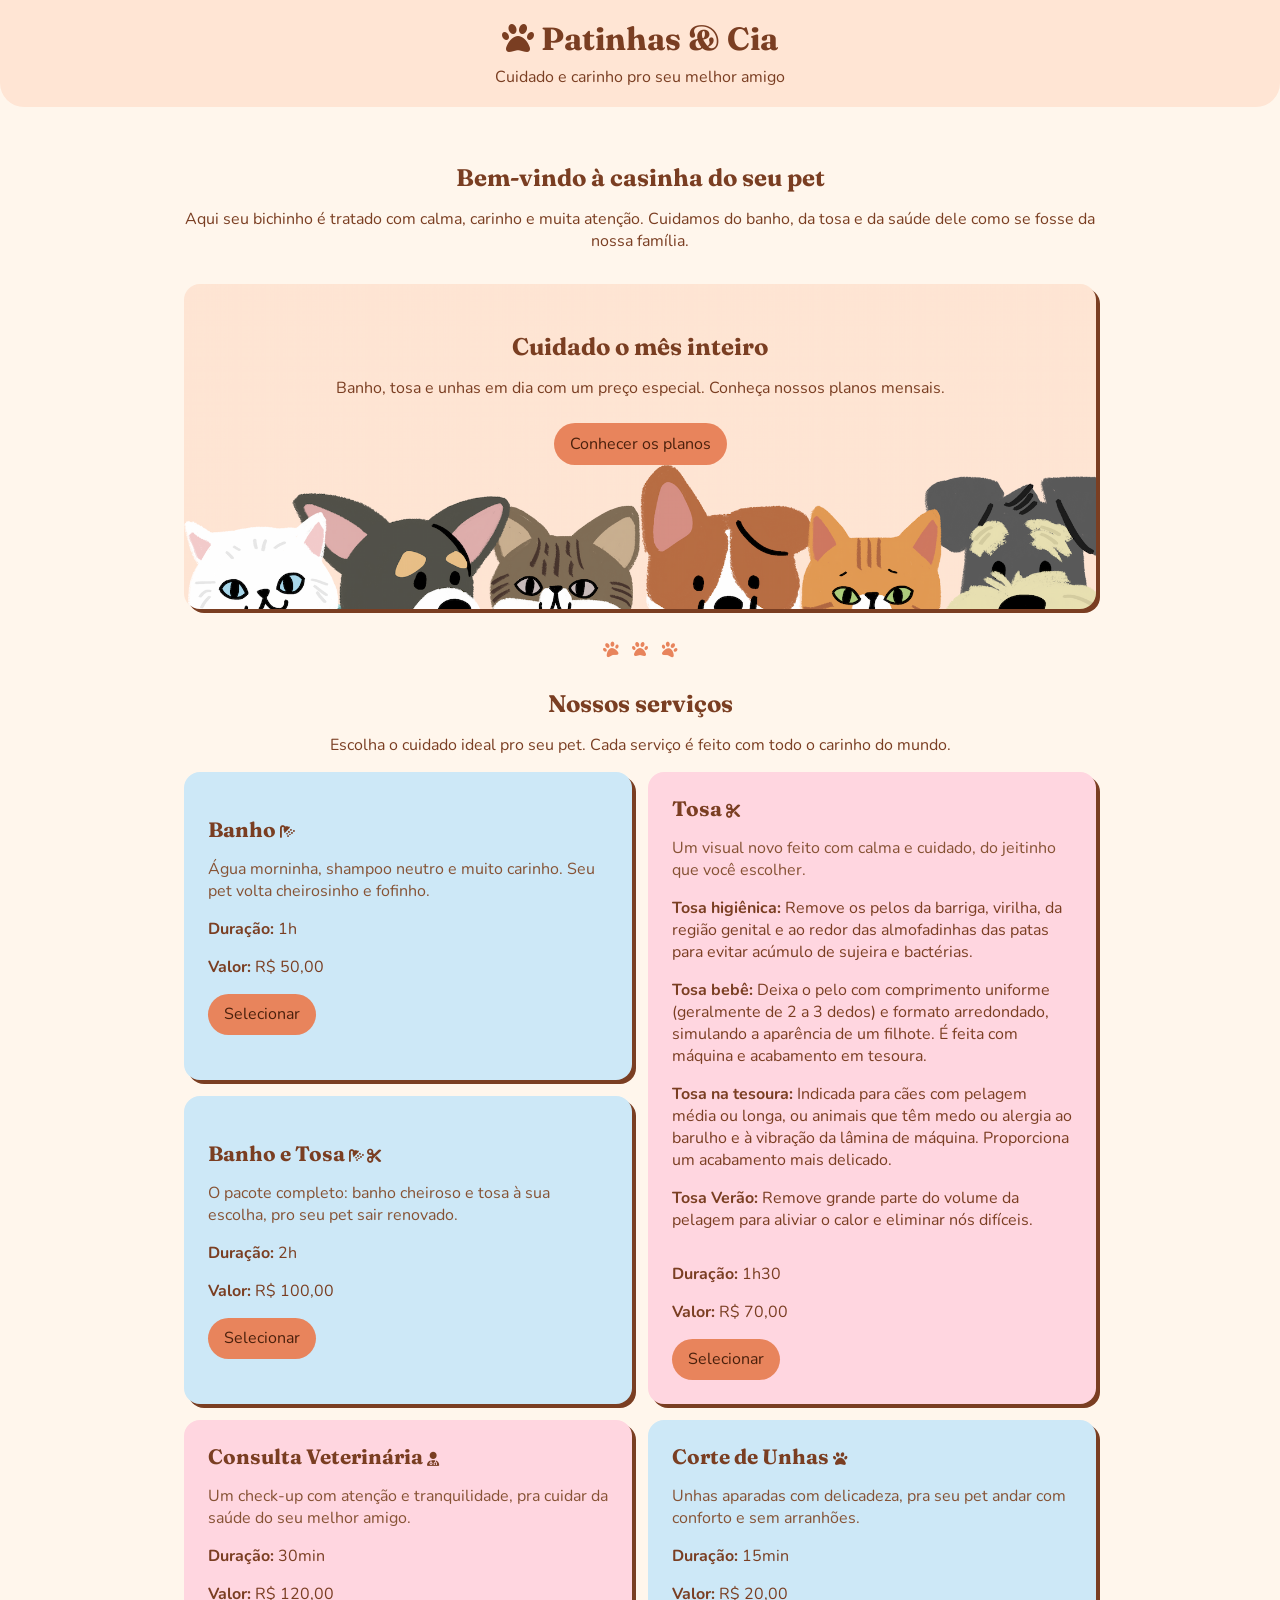
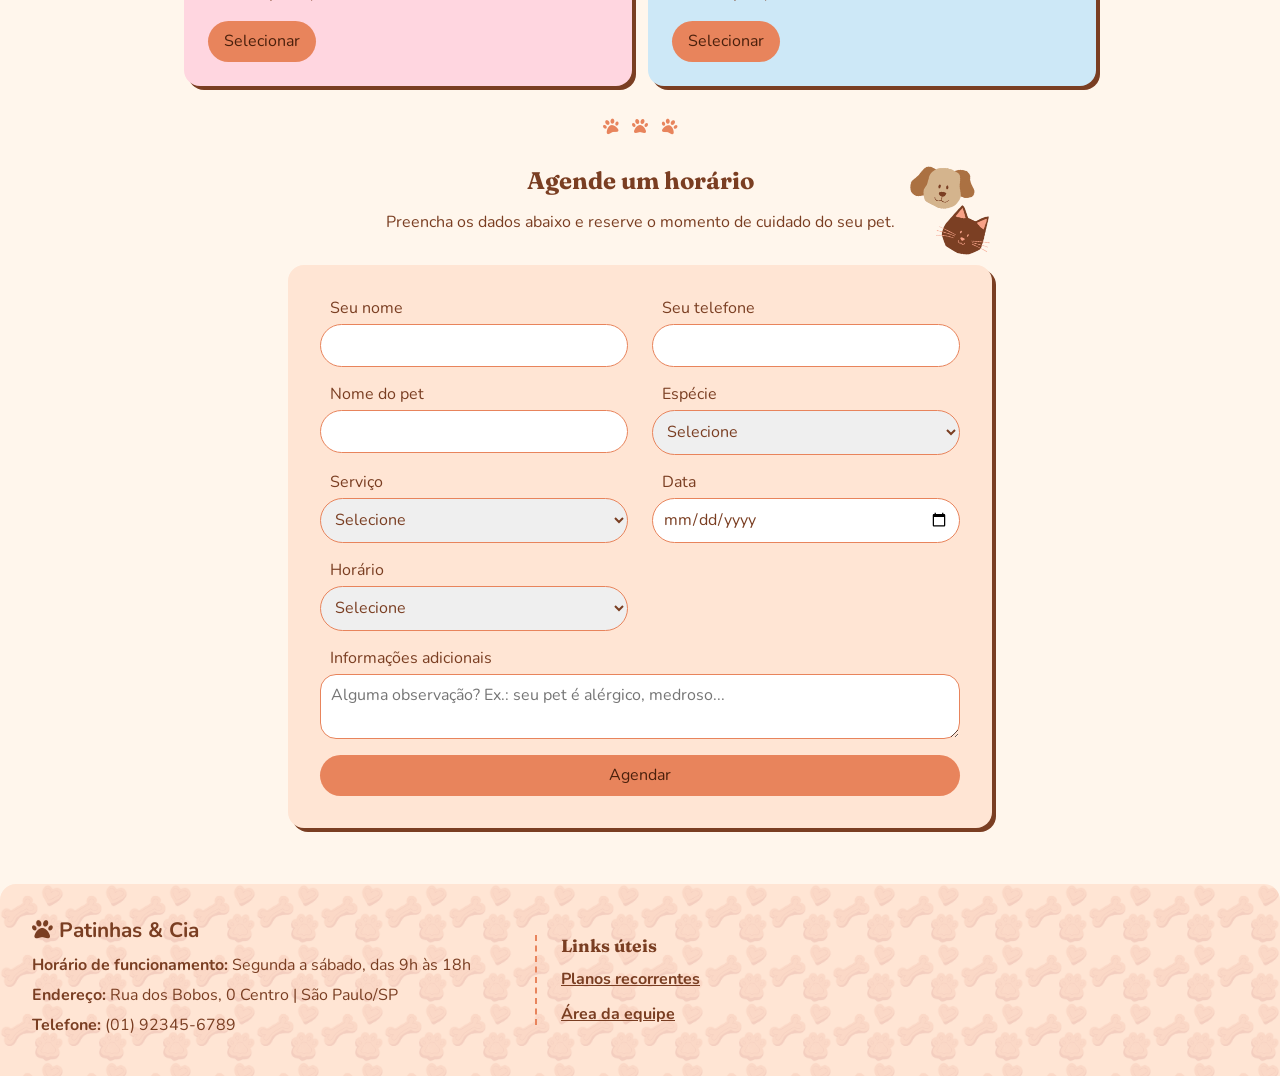
==== commit b3e59e88: "Redesign booking form with two-column grid and aligned labels - Lay out the booking form in two colu" ====
--- a/index.html
+++ b/index.html
@@ -157,7 +157,7 @@
                     </select>
                 </div>
 
-                <div class="campo">
+                <div class="campo campo-completo">
                     <label for="informacao-adicional">Informações adicionais</label>
                     <textarea name="informacao-adicional" id="informacao-adicional" placeholder="Alguma observação? Ex.: seu pet é alérgico, medroso..."></textarea>
                 </div>
--- a/styles/style.css
+++ b/styles/style.css
@@ -288,6 +288,10 @@
     display: none;
 }
 
+.campo label {
+    padding-left: 0.6rem;
+}
+
 input,
 select,
 textarea {
@@ -607,16 +611,28 @@
         justify-content: center;
     }
 
+    #form-agendamento {
+        display: grid;
+        grid-template-columns: repeat(2, 1fr);
+        column-gap: 1.5rem;
+        max-width: 44rem;
+    }
+
+    #form-agendamento .campo-completo,
+    #form-agendamento button {
+        grid-column: 1 / -1;
+    }
+
     #agendamento {
         position: relative;
     }
 
     .sticker-cachorro-gato {
         position: absolute;
-        top: 5rem;
-        right: 5rem;
+        top: 0rem;
+        right: 6rem;
         display: block;
-        width: 8rem;
+        width: 6rem;
         transform: rotate(15deg);
         animation: balancar 3s ease-in-out infinite;
     }
